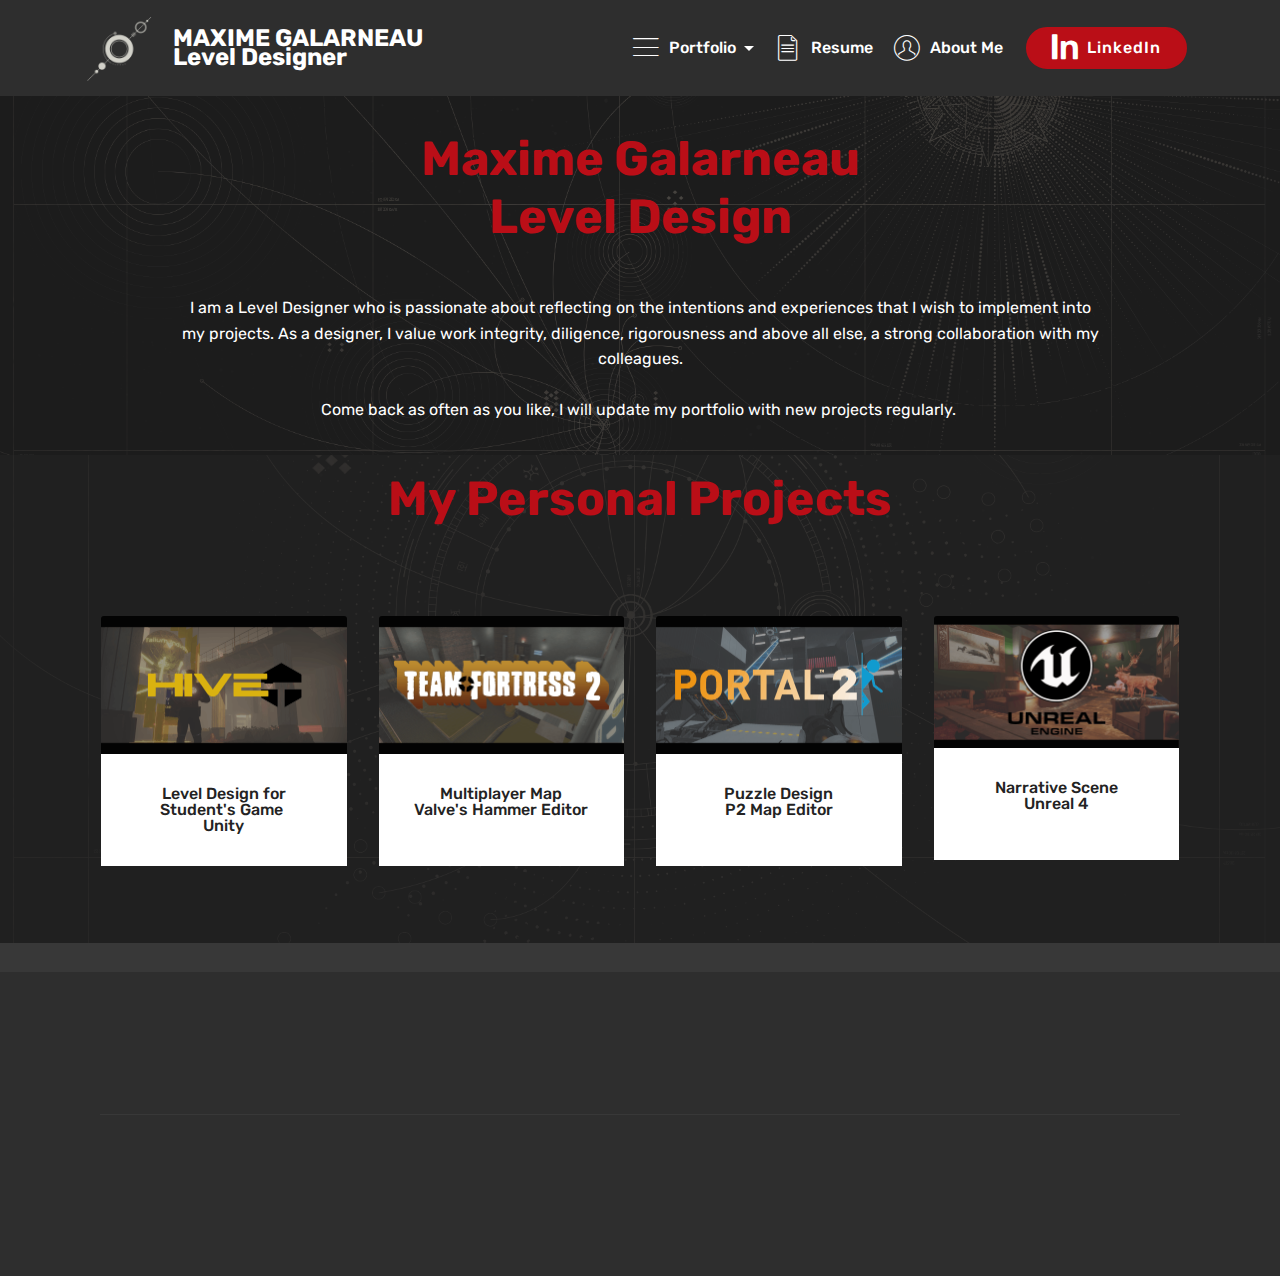
==== index.html @ 6947efd5 "create github pages" ====
<!DOCTYPE html>
<html  >
<head>
  <!-- Site made with Mobirise Website Builder v4.12.3, https://mobirise.com -->
  <meta charset="UTF-8">
  <meta http-equiv="X-UA-Compatible" content="IE=edge">
  <meta name="generator" content="Mobirise v4.12.3, mobirise.com">
  <meta name="viewport" content="width=device-width, initial-scale=1, minimum-scale=1">
  <link rel="shortcut icon" href="assets/images/logo-head2-176x176.png" type="image/x-icon">
  <meta name="description" content="">
  
  
  <title>Home</title>
  <link rel="stylesheet" href="assets/web/assets/mobirise-icons/mobirise-icons.css">
  <link rel="stylesheet" href="assets/bootstrap/css/bootstrap.min.css">
  <link rel="stylesheet" href="assets/bootstrap/css/bootstrap-grid.min.css">
  <link rel="stylesheet" href="assets/bootstrap/css/bootstrap-reboot.min.css">
  <link rel="stylesheet" href="assets/socicon/css/styles.css">
  <link rel="stylesheet" href="assets/animatecss/animate.min.css">
  <link rel="stylesheet" href="assets/tether/tether.min.css">
  <link rel="stylesheet" href="assets/dropdown/css/style.css">
  <link rel="stylesheet" href="assets/theme/css/style.css">
  <link rel="preload" as="style" href="assets/mobirise/css/mbr-additional.css"><link rel="stylesheet" href="assets/mobirise/css/mbr-additional.css" type="text/css">
  
  
  
</head>
<body>
  <section class="menu cid-s0eEVhp98l" once="menu" id="menu1-l">

    

    <nav class="navbar navbar-expand beta-menu navbar-dropdown align-items-center navbar-fixed-top navbar-toggleable-sm">
        <button class="navbar-toggler navbar-toggler-right" type="button" data-toggle="collapse" data-target="#navbarSupportedContent" aria-controls="navbarSupportedContent" aria-expanded="false" aria-label="Toggle navigation">
            <div class="hamburger">
                <span></span>
                <span></span>
                <span></span>
                <span></span>
            </div>
        </button>
        <div class="menu-logo">
            <div class="navbar-brand">
                <span class="navbar-logo">
                    <a href="https://mobirise.co">
                         <img src="assets/images/logo-head2-176x176.png" alt="Mobirise" title="" style="height: 5rem;">
                    </a>
                </span>
                <span class="navbar-caption-wrap"><a class="navbar-caption text-white display-5" href="index.html">
                        MAXIME GALARNEAU<br>Level Designer</a></span>
            </div>
        </div>
        <div class="collapse navbar-collapse" id="navbarSupportedContent">
            <ul class="navbar-nav nav-dropdown" data-app-modern-menu="true"><li class="nav-item dropdown">
                    <a class="nav-link link text-white dropdown-toggle display-4" href="https://mobirise.co" data-toggle="dropdown-submenu" aria-expanded="true"><span class="mbri-menu mbr-iconfont mbr-iconfont-btn" style="color: rgb(255, 255, 255);"></span>
                        Portfolio&nbsp;</a><div class="dropdown-menu"><a class="text-white dropdown-item display-4" href="page9.html">HIVE Level Design&nbsp;</a><a class="text-white dropdown-item display-4" href="page5.html" aria-expanded="false">Team Fortress 2 Multiplayer Map</a><a class="text-white dropdown-item display-4" href="page7.html" aria-expanded="false">Portal 2 Puzzle Design</a><a class="text-white dropdown-item display-4" href="page4.html" aria-expanded="false">Unreal Narrative Scene</a></div>
                </li><li class="nav-item"><a class="nav-link link text-white display-4" href="resume.html"><span class="mbri-file mbr-iconfont mbr-iconfont-btn" style="color: rgb(255, 255, 255);"></span>
                        Resume</a></li><li class="nav-item"><a class="nav-link link text-white display-4" href="contact.html"><span class="mbri-user mbr-iconfont mbr-iconfont-btn"></span>About Me</a></li></ul>
            <div class="navbar-buttons mbr-section-btn"><a class="btn btn-sm btn-secondary display-4" href="https://www.linkedin.com/in/maxime-galarneau-13884298/"><span class="socicon socicon-logmein mbr-iconfont mbr-iconfont-btn"></span>
                    LinkedIn</a></div>
        </div>
    </nav>
</section>

<section class="engine"><a href="https://mobirise.info/n">free simple web templates</a></section><section class="cid-qTkA127IK8" id="header2-1">

    

    <div class="mbr-overlay" style="opacity: 0.8; background-color: rgb(35, 35, 35);"></div>

    <div class="container align-center">
        <div class="row justify-content-md-center">
            <div class="mbr-white col-md-10">
                <h1 class="mbr-section-title mbr-bold pb-3 mbr-fonts-style display-2"><br><br>Maxime Galarneau<br>Level Design</h1>
                
                <p class="mbr-text pb-3 mbr-fonts-style display-7"><br>I am a Level Designer who is passionate about reflecting on the intentions and experiences that I wish to implement into my projects. As a designer, I value work integrity, diligence, rigorousness and above all else, a strong collaboration with my colleagues. <br><br>Come back as often as you like, I will update my portfolio with new projects regularly.&nbsp;</p>
                
            </div>
        </div>
    </div>
    
</section>

<section class="features18 popup-btn-cards cid-s1a75krDZ4 mbr-parallax-background" id="features18-2t">

    

    <div class="mbr-overlay" style="opacity: 0.9; background-color: rgb(35, 35, 35);">
    </div>
    <div class="container">
        <h2 class="mbr-section-title pb-3 align-center mbr-fonts-style display-2"><strong>My Personal Projects</strong></h2>
        
        <div class="media-container-row pt-5 ">
            <div class="card p-3 col-12 col-md-6 col-lg-3">
                <div class="card-wrapper ">
                    <div class="card-img">
                        <div class="mbr-overlay"></div>
                        <div class="mbr-section-btn text-center"><a href="page9.html" class="btn btn-secondary display-4">See Project</a></div>
                        <a href="page9.html"><img src="assets/images/hive-menu-492x277.png" alt="Mobirise" title=""></a>
                    </div>
                    <div class="card-box">
                        <h4 class="card-title mbr-fonts-style display-7">Level Design for Student's Game&nbsp;<br>Unity</h4>
                        
                    </div>
                </div>
            </div>
            <div class="card p-3 col-12 col-md-6 col-lg-3">
                <div class="card-wrapper">
                    <div class="card-img">
                        <div class="mbr-overlay"></div>
                        <div class="mbr-section-btn text-center"><a href="page5.html" class="btn btn-secondary display-4">See Project</a></div>
                        <a href="page5.html"><img src="assets/images/menu-tf2-492x277.png" alt="Mobirise" title=""></a>
                    </div>
                    <div class="card-box">
                        <h4 class="card-title mbr-fonts-style display-7">Multiplayer Map<br>Valve's Hammer Editor<br><br></h4>
                        
                    </div>
                </div>
            </div>

            <div class="card p-3 col-12 col-md-6 col-lg-3">
                <div class="card-wrapper">
                    <div class="card-img">
                        <div class="mbr-overlay"></div>
                        <div class="mbr-section-btn text-center"><a href="page7.html" class="btn btn-secondary display-4">See Project</a></div>
                        <img src="assets/images/menu-portal2logo-1-492x277.png" alt="Mobirise" title="">
                    </div>
                    <div class="card-box">
                        <h4 class="card-title mbr-fonts-style display-7">Puzzle Design<br>P2 Map Editor<br><br></h4>
                        
                    </div>
                </div>
            </div>

            <div class="card p-3 col-12 col-md-6 col-lg-3">
                <div class="card-wrapper">
                    <div class="card-img">
                        <div class="mbr-overlay"></div>
                        <div class="mbr-section-btn text-center"><a href="page4.html" class="btn btn-secondary display-4">See Project</a></div>
                        <img src="assets/images/menu-unreal4-492x266.png" alt="Mobirise" title="">
                    </div>
                    <div class="card-box">
                        <h4 class="card-title mbr-fonts-style display-7">Narrative Scene<br>Unreal 4<br><br></h4>
                        
                    </div>
                </div>
            </div>
        </div>
    </div>
</section>

<section class="cid-s1HcLQQeTi" id="footer1-4e">

    

    

    <div class="container">
        <div class="media-container-row content text-white">
            <div class="col-12 col-md-3">
                <div class="media-wrap">
                    <a href="https://mobirise.com/">
                        <img src="assets/images/logo-head2-192x192.png" alt="Mobirise" title="">
                    </a>
                </div>
            </div>
            <div class="col-12 col-md-3 mbr-fonts-style display-4">
                <h5 class="pb-3"><strong>Contact</strong></h5>
                <p class="mbr-text">Maxime Galarneau<br></p>
            </div>
            <div class="col-12 col-md-3 mbr-fonts-style display-7">
                <h5 class="pb-3"><strong>Email</strong></h5>
                <p class="mbr-text"><a href="page8.html">maxime.galarneau.ld@gmail.com</a></p>
            </div>
            <div class="col-12 col-md-3 mbr-fonts-style display-7">
                <h5 class="pb-3"></h5>
                <p class="mbr-text"></p>
            </div>
        </div>
        <div class="footer-lower">
            <div class="media-container-row">
                <div class="col-sm-12">
                    <hr>
                </div>
            </div>
            <div class="media-container-row mbr-white">
                <div class="col-sm-6 copyright">
                    <p class="mbr-text mbr-fonts-style display-7">&nbsp;</p><p>© Copyright 2020 Maxime Galarneau - All Rights Reserved&nbsp;&nbsp;&nbsp;&nbsp;&nbsp; &nbsp; Updated July 2020</p><p>&nbsp;</p>
                </div>
                <div class="col-md-6">
                    <div class="social-list align-right">
                        <div class="soc-item">
                            <a href="https://www.linkedin.com/in/maxime-galarneau-13884298/" target="_blank">
                                <span class="mbr-iconfont mbr-iconfont-social socicon-linkedin socicon"></span>
                            </a>
                        </div>
                        <div class="soc-item">
                            <a href="resume.html" target="_blank">
                                <span class="mbr-iconfont mbr-iconfont-social mbri-file"></span>
                            </a>
                        </div>
                        
                        
                        
                        
                    </div>
                </div>
            </div>
        </div>
    </div>
</section>


  <script src="assets/web/assets/jquery/jquery.min.js"></script>
  <script src="assets/popper/popper.min.js"></script>
  <script src="assets/bootstrap/js/bootstrap.min.js"></script>
  <script src="assets/smoothscroll/smooth-scroll.js"></script>
  <script src="assets/tether/tether.min.js"></script>
  <script src="assets/mbr-popup-btns/mbr-popup-btns.js"></script>
  <script src="assets/parallax/jarallax.min.js"></script>
  <script src="assets/dropdown/js/nav-dropdown.js"></script>
  <script src="assets/dropdown/js/navbar-dropdown.js"></script>
  <script src="assets/touchswipe/jquery.touch-swipe.min.js"></script>
  <script src="assets/viewportchecker/jquery.viewportchecker.js"></script>
  <script src="assets/theme/js/script.js"></script>
  
  
  <input name="animation" type="hidden">
  </body>
</html>
---- assets/web/assets/mobirise-icons/mobirise-icons.css ----
@font-face {
  font-family: 'MobiriseIcons';
  src:  url('mobirise-icons.eot?spat4u');
  src:  url('mobirise-icons.eot?spat4u#iefix') format('embedded-opentype'),
    url('mobirise-icons.ttf?spat4u') format('truetype'),
    url('mobirise-icons.woff?spat4u') format('woff'),
    url('mobirise-icons.svg?spat4u#MobiriseIcons') format('svg');
  font-weight: normal;
  font-style: normal;
  font-display: swap;
}

[class^="mbri-"], [class*=" mbri-"] {
  /* use !important to prevent issues with browser extensions that change fonts */
  font-family: MobiriseIcons !important;
  speak: none;
  font-style: normal;
  font-weight: normal;
  font-variant: normal;
  text-transform: none;
  line-height: 1;

  /* Better Font Rendering =========== */
  -webkit-font-smoothing: antialiased;
  -moz-osx-font-smoothing: grayscale;
}

.mbri-add-submenu:before {
  content: "\e900";
}
.mbri-alert:before {
  content: "\e901";
}
.mbri-align-center:before {
  content: "\e902";
}
.mbri-align-justify:before {
  content: "\e903";
}
.mbri-align-left:before {
  content: "\e904";
}
.mbri-align-right:before {
  content: "\e905";
}
.mbri-android:before {
  content: "\e906";
}
.mbri-apple:before {
  content: "\e907";
}
.mbri-arrow-down:before {
  content: "\e908";
}
.mbri-arrow-next:before {
  content: "\e909";
}
.mbri-arrow-prev:before {
  content: "\e90a";
}
.mbri-arrow-up:before {
  content: "\e90b";
}
.mbri-bold:before {
  content: "\e90c";
}
.mbri-bookmark:before {
  content: "\e90d";
}
.mbri-bootstrap:before {
  content: "\e90e";
}
.mbri-briefcase:before {
  content: "\e90f";
}
.mbri-browse:before {
  content: "\e910";
}
.mbri-bulleted-list:before {
  content: "\e911";
}
.mbri-calendar:before {
  content: "\e912";
}
.mbri-camera:before {
  content: "\e913";
}
.mbri-cart-add:before {
  content: "\e914";
}
.mbri-cart-full:before {
  content: "\e915";
}
.mbri-cash:before {
  content: "\e916";
}
.mbri-change-style:before {
  content: "\e917";
}
.mbri-chat:before {
  content: "\e918";
}
.mbri-clock:before {
  content: "\e919";
}
.mbri-close:before {
  content: "\e91a";
}
.mbri-cloud:before {
  content: "\e91b";
}
.mbri-code:before {
  content: "\e91c";
}
.mbri-contact-form:before {
  content: "\e91d";
}
.mbri-credit-card:before {
  content: "\e91e";
}
.mbri-cursor-click:before {
  content: "\e91f";
}
.mbri-cust-feedback:before {
  content: "\e920";
}
.mbri-database:before {
  content: "\e921";
}
.mbri-delivery:before {
  content: "\e922";
}
.mbri-desktop:before {
  content: "\e923";
}
.mbri-devices:before {
  content: "\e924";
}
.mbri-down:before {
  content: "\e925";
}
.mbri-download:before {
  content: "\e989";
}
.mbri-drag-n-drop:before {
  content: "\e927";
}
.mbri-drag-n-drop2:before {
  content: "\e928";
}
.mbri-edit:before {
  content: "\e929";
}
.mbri-edit2:before {
  content: "\e92a";
}
.mbri-error:before {
  content: "\e92b";
}
.mbri-extension:before {
  content: "\e92c";
}
.mbri-features:before {
  content: "\e92d";
}
.mbri-file:before {
  content: "\e92e";
}
.mbri-flag:before {
  content: "\e92f";
}
.mbri-folder:before {
  content: "\e930";
}
.mbri-gift:before {
  content: "\e931";
}
.mbri-github:before {
  content: "\e932";
}
.mbri-globe:before {
  content: "\e933";
}
.mbri-globe-2:before {
  content: "\e934";
}
.mbri-growing-chart:before {
  content: "\e935";
}
.mbri-hearth:before {
  content: "\e936";
}
.mbri-help:before {
  content: "\e937";
}
.mbri-home:before {
  content: "\e938";
}
.mbri-hot-cup:before {
  content: "\e939";
}
.mbri-idea:before {
  content: "\e93a";
}
.mbri-image-gallery:before {
  content: "\e93b";
}
.mbri-image-slider:before {
  content: "\e93c";
}
.mbri-info:before {
  content: "\e93d";
}
.mbri-italic:before {
  content: "\e93e";
}
.mbri-key:before {
  content: "\e93f";
}
.mbri-laptop:before {
  content: "\e940";
}
.mbri-layers:before {
  content: "\e941";
}
.mbri-left-right:before {
  content: "\e942";
}
.mbri-left:before {
  content: "\e943";
}
.mbri-letter:before {
  content: "\e944";
}
.mbri-like:before {
  content: "\e945";
}
.mbri-link:before {
  content: "\e946";
}
.mbri-lock:before {
  content: "\e947";
}
.mbri-login:before {
  content: "\e948";
}
.mbri-logout:before {
  content: "\e949";
}
.mbri-magic-stick:before {
  content: "\e94a";
}
.mbri-map-pin:before {
  content: "\e94b";
}
.mbri-menu:before {
  content: "\e94c";
}
.mbri-mobile:before {
  content: "\e94d";
}
.mbri-mobile2:before {
  content: "\e94e";
}
.mbri-mobirise:before {
  content: "\e94f";
}
.mbri-more-horizontal:before {
  content: "\e950";
}
.mbri-more-vertical:before {
  content: "\e951";
}
.mbri-music:before {
  content: "\e952";
}
.mbri-new-file:before {
  content: "\e953";
}
.mbri-numbered-list:before {
  content: "\e954";
}
.mbri-opened-folder:before {
  content: "\e955";
}
.mbri-pages:before {
  content: "\e956";
}
.mbri-paper-plane:before {
  content: "\e957";
}
.mbri-paperclip:before {
  content: "\e958";
}
.mbri-photo:before {
  content: "\e959";
}
.mbri-photos:before {
  content: "\e95a";
}
.mbri-pin:before {
  content: "\e95b";
}
.mbri-play:before {
  content: "\e95c";
}
.mbri-plus:before {
  content: "\e95d";
}
.mbri-preview:before {
  content: "\e95e";
}
.mbri-print:before {
  content: "\e95f";
}
.mbri-protect:before {
  content: "\e960";
}
.mbri-question:before {
  content: "\e961";
}
.mbri-quote-left:before {
  content: "\e962";
}
.mbri-quote-right:before {
  content: "\e963";
}
.mbri-refresh:before {
  content: "\e964";
}
.mbri-responsive:before {
  content: "\e965";
}
.mbri-right:before {
  content: "\e966";
}
.mbri-rocket:before {
  content: "\e967";
}
.mbri-sad-face:before {
  content: "\e968";
}
.mbri-sale:before {
  content: "\e969";
}
.mbri-save:before {
  content: "\e96a";
}
.mbri-search:before {
  content: "\e96b";
}
.mbri-setting:before {
  content: "\e96c";
}
.mbri-setting2:before {
  content: "\e96d";
}
.mbri-setting3:before {
  content: "\e96e";
}
.mbri-share:before {
  content: "\e96f";
}
.mbri-shopping-bag:before {
  content: "\e970";
}
.mbri-shopping-basket:before {
  content: "\e971";
}
.mbri-shopping-cart:before {
  content: "\e972";
}
.mbri-sites:before {
  content: "\e973";
}
.mbri-smile-face:before {
  content: "\e974";
}
.mbri-speed:before {
  content: "\e975";
}
.mbri-star:before {
  content: "\e976";
}
.mbri-success:before {
  content: "\e977";
}
.mbri-sun:before {
  content: "\e978";
}
.mbri-sun2:before {
  content: "\e979";
}
.mbri-tablet:before {
  content: "\e97a";
}
.mbri-tablet-vertical:before {
  content: "\e97b";
}
.mbri-target:before {
  content: "\e97c";
}
.mbri-timer:before {
  content: "\e97d";
}
.mbri-to-ftp:before {
  content: "\e97e";
}
.mbri-to-local-drive:before {
  content: "\e97f";
}
.mbri-touch-swipe:before {
  content: "\e980";
}
.mbri-touch:before {
  content: "\e981";
}
.mbri-trash:before {
  content: "\e982";
}
.mbri-underline:before {
  content: "\e983";
}
.mbri-unlink:before {
  content: "\e984";
}
.mbri-unlock:before {
  content: "\e985";
}
.mbri-up-down:before {
  content: "\e986";
}
.mbri-up:before {
  content: "\e987";
}
.mbri-update:before {
  content: "\e988";
}
.mbri-upload:before {
 content: "\e926"; 
}
.mbri-user:before {
  content: "\e98a";
}
.mbri-user2:before {
  content: "\e98b";
}
.mbri-users:before {
  content: "\e98c";
}
.mbri-video:before {
  content: "\e98d";
}
.mbri-video-play:before {
  content: "\e98e";
}
.mbri-watch:before {
  content: "\e98f";
}
.mbri-website-theme:before {
  content: "\e990";
}
.mbri-wifi:before {
  content: "\e991";
}
.mbri-windows:before {
  content: "\e992";
}
.mbri-zoom-out:before {
  content: "\e993";
}
.mbri-redo:before {
  content: "\e994";
}
.mbri-undo:before {
  content: "\e995";
}
---- assets/socicon/css/styles.css ----
@charset "UTF-8";

@font-face {
  font-family: 'Socicon';
  src:  url('../fonts/socicon.eot');
  src:  url('../fonts/socicon.eot?#iefix') format('embedded-opentype'),
    url('../fonts/socicon.woff2') format('woff2'),
    url('../fonts/socicon.ttf') format('truetype'),
    url('../fonts/socicon.woff') format('woff'),
    url('../fonts/socicon.svg#socicon') format('svg');
  font-weight: normal;
  font-style: normal;
}

[data-icon]:before {
  font-family: "socicon" !important;
  content: attr(data-icon);
  font-style: normal !important;
  font-weight: normal !important;
  font-variant: normal !important;
  text-transform: none !important;
  speak: none;
  line-height: 1;
  -webkit-font-smoothing: antialiased;
  -moz-osx-font-smoothing: grayscale;
}

[class^="socicon-"], [class*=" socicon-"] {
  /* use !important to prevent issues with browser extensions that change fonts */
  font-family: 'Socicon' !important;
  speak: none;
  font-style: normal;
  font-weight: normal;
  font-variant: normal;
  text-transform: none;
  line-height: 1;

  /* Better Font Rendering =========== */
  -webkit-font-smoothing: antialiased;
  -moz-osx-font-smoothing: grayscale;
}

.socicon-eitaa:before {
  content: "\e97c";
}
.socicon-soroush:before {
  content: "\e97d";
}
.socicon-bale:before {
  content: "\e97e";
}
.socicon-zazzle:before {
  content: "\e97b";
}
.socicon-society6:before {
  content: "\e97a";
}
.socicon-redbubble:before {
  content: "\e979";
}
.socicon-avvo:before {
  content: "\e978";
}
.socicon-stitcher:before {
  content: "\e977";
}
.socicon-googlehangouts:before {
  content: "\e974";
}
.socicon-dlive:before {
  content: "\e975";
}
.socicon-vsco:before {
  content: "\e976";
}
.socicon-flipboard:before {
  content: "\e973";
}
.socicon-ubuntu:before {
  content: "\e958";
}
.socicon-artstation:before {
  content: "\e959";
}
.socicon-invision:before {
  content: "\e95a";
}
.socicon-torial:before {
  content: "\e95b";
}
.socicon-collectorz:before {
  content: "\e95c";
}
.socicon-seenthis:before {
  content: "\e95d";
}
.socicon-googleplaymusic:before {
  content: "\e95e";
}
.socicon-debian:before {
  content: "\e95f";
}
.socicon-filmfreeway:before {
  content: "\e960";
}
.socicon-gnome:before {
  content: "\e961";
}
.socicon-itchio:before {
  content: "\e962";
}
.socicon-jamendo:before {
  content: "\e963";
}
.socicon-mix:before {
  content: "\e964";
}
.socicon-sharepoint:before {
  content: "\e965";
}
.socicon-tinder:before {
  content: "\e966";
}
.socicon-windguru:before {
  content: "\e967";
}
.socicon-cdbaby:before {
  content: "\e968";
}
.socicon-elementaryos:before {
  content: "\e969";
}
.socicon-stage32:before {
  content: "\e96a";
}
.socicon-tiktok:before {
  content: "\e96b";
}
.socicon-gitter:before {
  content: "\e96c";
}
.socicon-letterboxd:before {
  content: "\e96d";
}
.socicon-threema:before {
  content: "\e96e";
}
.socicon-splice:before {
  content: "\e96f";
}
.socicon-metapop:before {
  content: "\e970";
}
.socicon-naver:before {
  content: "\e971";
}
.socicon-remote:before {
  content: "\e972";
}
.socicon-internet:before {
  content: "\e957";
}
.socicon-moddb:before {
  content: "\e94b";
}
.socicon-indiedb:before {
  content: "\e94c";
}
.socicon-traxsource:before {
  content: "\e94d";
}
.socicon-gamefor:before {
  content: "\e94e";
}
.socicon-pixiv:before {
  content: "\e94f";
}
.socicon-myanimelist:before {
  content: "\e950";
}
.socicon-blackberry:before {
  content: "\e951";
}
.socicon-wickr:before {
  content: "\e952";
}
.socicon-spip:before {
  content: "\e953";
}
.socicon-napster:before {
  content: "\e954";
}
.socicon-beatport:before {
  content: "\e955";
}
.socicon-hackerone:before {
  content: "\e956";
}
.socicon-hackernews:before {
  content: "\e946";
}
.socicon-smashwords:before {
  content: "\e947";
}
.socicon-kobo:before {
  content: "\e948";
}
.socicon-bookbub:before {
  content: "\e949";
}
.socicon-mailru:before {
  content: "\e94a";
}
.socicon-gitlab:before {
  content: "\e945";
}
.socicon-instructables:before {
  content: "\e944";
}
.socicon-portfolio:before {
  content: "\e943";
}
.socicon-codered:before {
  content: "\e940";
}
.socicon-origin:before {
  content: "\e941";
}
.socicon-nextdoor:before {
  content: "\e942";
}
.socicon-udemy:before {
  content: "\e93f";
}
.socicon-livemaster:before {
  content: "\e93e";
}
.socicon-crunchbase:before {
  content: "\e93b";
}
.socicon-homefy:before {
  content: "\e93c";
}
.socicon-calendly:before {
  content: "\e93d";
}
.socicon-realtor:before {
  content: "\e90f";
}
.socicon-tidal:before {
  content: "\e910";
}
.socicon-qobuz:before {
  content: "\e911";
}
.socicon-natgeo:before {
  content: "\e912";
}
.socicon-mastodon:before {
  content: "\e913";
}
.socicon-unsplash:before {
  content: "\e914";
}
.socicon-homeadvisor:before {
  content: "\e915";
}
.socicon-angieslist:before {
  content: "\e916";
}
.socicon-codepen:before {
  content: "\e917";
}
.socicon-slack:before {
  content: "\e918";
}
.socicon-openaigym:before {
  content: "\e919";
}
.socicon-logmein:before {
  content: "\e91a";
}
.socicon-fiverr:before {
  content: "\e91b";
}
.socicon-gotomeeting:before {
  content: "\e91c";
}
.socicon-aliexpress:before {
  content: "\e91d";
}
.socicon-guru:before {
  content: "\e91e";
}
.socicon-appstore:before {
  content: "\e91f";
}
.socicon-homes:before {
  content: "\e920";
}
.socicon-zoom:before {
  content: "\e921";
}
.socicon-alibaba:before {
  content: "\e922";
}
.socicon-craigslist:before {
  content: "\e923";
}
.socicon-wix:before {
  content: "\e924";
}
.socicon-redfin:before {
  content: "\e925";
}
.socicon-googlecalendar:before {
  content: "\e926";
}
.socicon-shopify:before {
  content: "\e927";
}
.socicon-freelancer:before {
  content: "\e928";
}
.socicon-seedrs:before {
  content: "\e929";
}
.socicon-bing:before {
  content: "\e92a";
}
.socicon-doodle:before {
  content: "\e92b";
}
.socicon-bonanza:before {
  content: "\e92c";
}
.socicon-squarespace:before {
  content: "\e92d";
}
.socicon-toptal:before {
  content: "\e92e";
}
.socicon-gust:before {
  content: "\e92f";
}
.socicon-ask:before {
  content: "\e930";
}
.socicon-trulia:before {
  content: "\e931";
}
.socicon-loomly:before {
  content: "\e932";
}
.socicon-ghost:before {
  content: "\e933";
}
.socicon-upwork:before {
  content: "\e934";
}
.socicon-fundable:before {
  content: "\e935";
}
.socicon-booking:before {
  content: "\e936";
}
.socicon-googlemaps:before {
  content: "\e937";
}
.socicon-zillow:before {
  content: "\e938";
}
.socicon-niconico:before {
  content: "\e939";
}
.socicon-toneden:before {
  content: "\e93a";
}
.socicon-augment:before {
  content: "\e908";
}
.socicon-bitbucket:before {
  content: "\e909";
}
.socicon-fyuse:before {
  content: "\e90a";
}
.socicon-yt-gaming:before {
  content: "\e90b";
}
.socicon-sketchfab:before {
  content: "\e90c";
}
.socicon-mobcrush:before {
  content: "\e90d";
}
.socicon-microsoft:before {
  content: "\e90e";
}
.socicon-pandora:before {
  content: "\e907";
}
.socicon-messenger:before {
  content: "\e906";
}
.socicon-gamewisp:before {
  content: "\e905";
}
.socicon-bloglovin:before {
  content: "\e904";
}
.socicon-tunein:before {
  content: "\e903";
}
.socicon-gamejolt:before {
  content: "\e901";
}
.socicon-trello:before {
  content: "\e902";
}
.socicon-spreadshirt:before {
  content: "\e900";
}
.socicon-500px:before {
  content: "\e000";
}
.socicon-8tracks:before {
  content: "\e001";
}
.socicon-airbnb:before {
  content: "\e002";
}
.socicon-alliance:before {
  content: "\e003";
}
.socicon-amazon:before {
  content: "\e004";
}
.socicon-amplement:before {
  content: "\e005";
}
.socicon-android:before {
  content: "\e006";
}
.socicon-angellist:before {
  content: "\e007";
}
.socicon-apple:before {
  content: "\e008";
}
.socicon-appnet:before {
  content: "\e009";
}
.socicon-baidu:before {
  content: "\e00a";
}
.socicon-bandcamp:before {
  content: "\e00b";
}
.socicon-battlenet:before {
  content: "\e00c";
}
.socicon-mixer:before {
  content: "\e00d";
}
.socicon-bebee:before {
  content: "\e00e";
}
.socicon-bebo:before {
  content: "\e00f";
}
.socicon-behance:before {
  content: "\e010";
}
.socicon-blizzard:before {
  content: "\e011";
}
.socicon-blogger:before {
  content: "\e012";
}
.socicon-buffer:before {
  content: "\e013";
}
.socicon-chrome:before {
  content: "\e014";
}
.socicon-coderwall:before {
  content: "\e015";
}
.socicon-curse:before {
  content: "\e016";
}
.socicon-dailymotion:before {
  content: "\e017";
}
.socicon-deezer:before {
  content: "\e018";
}
.socicon-delicious:before {
  content: "\e019";
}
.socicon-deviantart:before {
  content: "\e01a";
}
.socicon-diablo:before {
  content: "\e01b";
}
.socicon-digg:before {
  content: "\e01c";
}
.socicon-discord:before {
  content: "\e01d";
}
.socicon-disqus:before {
  content: "\e01e";
}
.socicon-douban:before {
  content: "\e01f";
}
.socicon-draugiem:before {
  content: "\e020";
}
.socicon-dribbble:before {
  content: "\e021";
}
.socicon-drupal:before {
  content: "\e022";
}
.socicon-ebay:before {
  content: "\e023";
}
.socicon-ello:before {
  content: "\e024";
}
.socicon-endomodo:before {
  content: "\e025";
}
.socicon-envato:before {
  content: "\e026";
}
.socicon-etsy:before {
  content: "\e027";
}
.socicon-facebook:before {
  content: "\e028";
}
.socicon-feedburner:before {
  content: "\e029";
}
.socicon-filmweb:before {
  content: "\e02a";
}
.socicon-firefox:before {
  content: "\e02b";
}
.socicon-flattr:before {
  content: "\e02c";
}
.socicon-flickr:before {
  content: "\e02d";
}
.socicon-formulr:before {
  content: "\e02e";
}
.socicon-forrst:before {
  content: "\e02f";
}
.socicon-foursquare:before {
  content: "\e030";
}
.socicon-friendfeed:before {
  content: "\e031";
}
.socicon-github:before {
  content: "\e032";
}
.socicon-goodreads:before {
  content: "\e033";
}
.socicon-google:before {
  content: "\e034";
}
.socicon-googlescholar:before {
  content: "\e035";
}
.socicon-googlegroups:before {
  content: "\e036";
}
.socicon-googlephotos:before {
  content: "\e037";
}
.socicon-googleplus:before {
  content: "\e038";
}
.socicon-grooveshark:before {
  content: "\e039";
}
.socicon-hackerrank:before {
  content: "\e03a";
}
.socicon-hearthstone:before {
  content: "\e03b";
}
.socicon-hellocoton:before {
  content: "\e03c";
}
.socicon-heroes:before {
  content: "\e03d";
}
.socicon-smashcast:before {
  content: "\e03e";
}
.socicon-horde:before {
  content: "\e03f";
}
.socicon-houzz:before {
  content: "\e040";
}
.socicon-icq:before {
  content: "\e041";
}
.socicon-identica:before {
  content: "\e042";
}
.socicon-imdb:before {
  content: "\e043";
}
.socicon-instagram:before {
  content: "\e044";
}
.socicon-issuu:before {
  content: "\e045";
}
.socicon-istock:before {
  content: "\e046";
}
.socicon-itunes:before {
  content: "\e047";
}
.socicon-keybase:before {
  content: "\e048";
}
.socicon-lanyrd:before {
  content: "\e049";
}
.socicon-lastfm:before {
  content: "\e04a";
}
.socicon-line:before {
  content: "\e04b";
}
.socicon-linkedin:before {
  content: "\e04c";
}
.socicon-livejournal:before {
  content: "\e04d";
}
.socicon-lyft:before {
  content: "\e04e";
}
.socicon-macos:before {
  content: "\e04f";
}
.socicon-mail:before {
  content: "\e050";
}
.socicon-medium:before {
  content: "\e051";
}
.socicon-meetup:before {
  content: "\e052";
}
.socicon-mixcloud:before {
  content: "\e053";
}
.socicon-modelmayhem:before {
  content: "\e054";
}
.socicon-mumble:before {
  content: "\e055";
}
.socicon-myspace:before {
  content: "\e056";
}
.socicon-newsvine:before {
  content: "\e057";
}
.socicon-nintendo:before {
  content: "\e058";
}
.socicon-npm:before {
  content: "\e059";
}
.socicon-odnoklassniki:before {
  content: "\e05a";
}
.socicon-openid:before {
  content: "\e05b";
}
.socicon-opera:before {
  content: "\e05c";
}
.socicon-outlook:before {
  content: "\e05d";
}
.socicon-overwatch:before {
  content: "\e05e";
}
.socicon-patreon:before {
  content: "\e05f";
}
.socicon-paypal:before {
  content: "\e060";
}
.socicon-periscope:before {
  content: "\e061";
}
.socicon-persona:before {
  content: "\e062";
}
.socicon-pinterest:before {
  content: "\e063";
}
.socicon-play:before {
  content: "\e064";
}
.socicon-player:before {
  content: "\e065";
}
.socicon-playstation:before {
  content: "\e066";
}
.socicon-pocket:before {
  content: "\e067";
}
.socicon-qq:before {
  content: "\e068";
}
.socicon-quora:before {
  content: "\e069";
}
.socicon-raidcall:before {
  content: "\e06a";
}
.socicon-ravelry:before {
  content: "\e06b";
}
.socicon-reddit:before {
  content: "\e06c";
}
.socicon-renren:before {
  content: "\e06d";
}
.socicon-researchgate:before {
  content: "\e06e";
}
.socicon-residentadvisor:before {
  content: "\e06f";
}
.socicon-reverbnation:before {
  content: "\e070";
}
.socicon-rss:before {
  content: "\e071";
}
.socicon-sharethis:before {
  content: "\e072";
}
.socicon-skype:before {
  content: "\e073";
}
.socicon-slideshare:before {
  content: "\e074";
}
.socicon-smugmug:before {
  content: "\e075";
}
.socicon-snapchat:before {
  content: "\e076";
}
.socicon-songkick:before {
  content: "\e077";
}
.socicon-soundcloud:before {
  content: "\e078";
}
.socicon-spotify:before {
  content: "\e079";
}
.socicon-stackexchange:before {
  content: "\e07a";
}
.socicon-stackoverflow:before {
  content: "\e07b";
}
.socicon-starcraft:before {
  content: "\e07c";
}
.socicon-stayfriends:before {
  content: "\e07d";
}
.socicon-steam:before {
  content: "\e07e";
}
.socicon-storehouse:before {
  content: "\e07f";
}
.socicon-strava:before {
  content: "\e080";
}
.socicon-streamjar:before {
  content: "\e081";
}
.socicon-stumbleupon:before {
  content: "\e082";
}
.socicon-swarm:before {
  content: "\e083";
}
.socicon-teamspeak:before {
  content: "\e084";
}
.socicon-teamviewer:before {
  content: "\e085";
}
.socicon-technorati:before {
  content: "\e086";
}
.socicon-telegram:before {
  content: "\e087";
}
.socicon-tripadvisor:before {
  content: "\e088";
}
.socicon-tripit:before {
  content: "\e089";
}
.socicon-triplej:before {
  content: "\e08a";
}
.socicon-tumblr:before {
  content: "\e08b";
}
.socicon-twitch:before {
  content: "\e08c";
}
.socicon-twitter:before {
  content: "\e08d";
}
.socicon-uber:before {
  content: "\e08e";
}
.socicon-ventrilo:before {
  content: "\e08f";
}
.socicon-viadeo:before {
  content: "\e090";
}
.socicon-viber:before {
  content: "\e091";
}
.socicon-viewbug:before {
  content: "\e092";
}
.socicon-vimeo:before {
  content: "\e093";
}
.socicon-vine:before {
  content: "\e094";
}
.socicon-vkontakte:before {
  content: "\e095";
}
.socicon-warcraft:before {
  content: "\e096";
}
.socicon-wechat:before {
  content: "\e097";
}
.socicon-weibo:before {
  content: "\e098";
}
.socicon-whatsapp:before {
  content: "\e099";
}
.socicon-wikipedia:before {
  content: "\e09a";
}
.socicon-windows:before {
  content: "\e09b";
}
.socicon-wordpress:before {
  content: "\e09c";
}
.socicon-wykop:before {
  content: "\e09d";
}
.socicon-xbox:before {
  content: "\e09e";
}
.socicon-xing:before {
  content: "\e09f";
}
.socicon-yahoo:before {
  content: "\e0a0";
}
.socicon-yammer:before {
  content: "\e0a1";
}
.socicon-yandex:before {
  content: "\e0a2";
}
.socicon-yelp:before {
  content: "\e0a3";
}
.socicon-younow:before {
  content: "\e0a4";
}
.socicon-youtube:before {
  content: "\e0a5";
}
.socicon-zapier:before {
  content: "\e0a6";
}
.socicon-zerply:before {
  content: "\e0a7";
}
.socicon-zomato:before {
  content: "\e0a8";
}
.socicon-zynga:before {
  content: "\e0a9";
}
---- assets/dropdown/css/style.css ----
.navbar-dropdown {
  left: 0;
  padding: 0;
  position: absolute;
  right: 0;
  top: 0;
  transition: all 0.45s ease;
  z-index: 1030;
  background: #282828; }
  .navbar-dropdown .navbar-logo {
    margin-right: 0.8rem;
    transition: margin 0.3s ease-in-out;
    vertical-align: middle; }
    .navbar-dropdown .navbar-logo img {
      height: 3.125rem;
      transition: all 0.3s ease-in-out; }
    .navbar-dropdown .navbar-logo.mbr-iconfont {
      font-size: 3.125rem;
      line-height: 3.125rem; }
  .navbar-dropdown .navbar-caption {
    font-weight: 700;
    white-space: normal;
    vertical-align: -4px;
    line-height: 3.125rem !important; }
    .navbar-dropdown .navbar-caption, .navbar-dropdown .navbar-caption:hover {
      color: inherit;
      text-decoration: none; }
  .navbar-dropdown .mbr-iconfont + .navbar-caption {
    vertical-align: -1px; }
  .navbar-dropdown.navbar-fixed-top {
    position: fixed; }
  .navbar-dropdown .navbar-brand span {
    vertical-align: -4px; }
  .navbar-dropdown.bg-color.transparent {
    background: none; }
  .navbar-dropdown.navbar-short .navbar-brand {
    padding: 0.625rem 0; }
    .navbar-dropdown.navbar-short .navbar-brand span {
      vertical-align: -1px; }
  .navbar-dropdown.navbar-short .navbar-caption {
    line-height: 2.375rem !important;
    vertical-align: -2px; }
  .navbar-dropdown.navbar-short .navbar-logo {
    margin-right: 0.5rem; }
    .navbar-dropdown.navbar-short .navbar-logo img {
      height: 2.375rem; }
    .navbar-dropdown.navbar-short .navbar-logo.mbr-iconfont {
      font-size: 2.375rem;
      line-height: 2.375rem; }
  .navbar-dropdown.navbar-short .mbr-table-cell {
    height: 3.625rem; }
  .navbar-dropdown .navbar-close {
    left: 0.6875rem;
    position: fixed;
    top: 0.75rem;
    z-index: 1000; }
  .navbar-dropdown .hamburger-icon {
    content: "";
    display: inline-block;
    vertical-align: middle;
    width: 16px;
    -webkit-box-shadow: 0 -6px 0 1px #282828,0 0 0 1px #282828,0 6px 0 1px #282828;
    -moz-box-shadow: 0 -6px 0 1px #282828,0 0 0 1px #282828,0 6px 0 1px #282828;
    box-shadow: 0 -6px 0 1px #282828,0 0 0 1px #282828,0 6px 0 1px #282828; }

.dropdown-menu .dropdown-toggle[data-toggle="dropdown-submenu"]::after {
  border-bottom: 0.35em solid transparent;
  border-left: 0.35em solid;
  border-right: 0;
  border-top: 0.35em solid transparent;
  margin-left: 0.3rem; }

.dropdown-menu .dropdown-item:focus {
  outline: 0; }

.nav-dropdown {
  font-size: 0.75rem;
  font-weight: 500;
  height: auto !important; }
  .nav-dropdown .nav-btn {
    padding-left: 1rem; }
  .nav-dropdown .link {
    margin: .667em 1.667em;
    font-weight: 500;
    padding: 0;
    transition: color .2s ease-in-out; }
    .nav-dropdown .link.dropdown-toggle {
      margin-right: 2.583em; }
      .nav-dropdown .link.dropdown-toggle::after {
        margin-left: .25rem;
        border-top: 0.35em solid;
        border-right: 0.35em solid transparent;
        border-left: 0.35em solid transparent;
        border-bottom: 0; }
      .nav-dropdown .link.dropdown-toggle[aria-expanded="true"] {
        margin: 0;
        padding: 0.667em 3.263em  0.667em 1.667em; }
  .nav-dropdown .link::after,
  .nav-dropdown .dropdown-item::after {
    color: inherit; }
  .nav-dropdown .btn {
    font-size: 0.75rem;
    font-weight: 700;
    letter-spacing: 0;
    margin-bottom: 0;
    padding-left: 1.25rem;
    padding-right: 1.25rem; }
  .nav-dropdown .dropdown-menu {
    border-radius: 0;
    border: 0;
    left: 0;
    margin: 0;
    padding-bottom: 1.25rem;
    padding-top: 1.25rem;
    position: relative; }
  .nav-dropdown .dropdown-submenu {
    margin-left: 0.125rem;
    top: 0; }
  .nav-dropdown .dropdown-item {
    font-weight: 500;
    line-height: 2;
    padding: 0.3846em 4.615em 0.3846em 1.5385em;
    position: relative;
    transition: color .2s ease-in-out, background-color .2s ease-in-out; }
    .nav-dropdown .dropdown-item::after {
      margin-top: -0.3077em;
      position: absolute;
      right: 1.1538em;
      top: 50%; }
    .nav-dropdown .dropdown-item:focus, .nav-dropdown .dropdown-item:hover {
      background: none; }

@media (max-width: 767px) {
  .nav-dropdown.navbar-toggleable-sm {
    bottom: 0;
    display: none;
    left: 0;
    overflow-x: hidden;
    position: fixed;
    top: 0;
    transform: translateX(-100%);
    -ms-transform: translateX(-100%);
    -webkit-transform: translateX(-100%);
    width: 18.75rem;
    z-index: 999; } }
.nav-dropdown.navbar-toggleable-xl {
  bottom: 0;
  display: none;
  left: 0;
  overflow-x: hidden;
  position: fixed;
  top: 0;
  transform: translateX(-100%);
  -ms-transform: translateX(-100%);
  -webkit-transform: translateX(-100%);
  width: 18.75rem;
  z-index: 999; }

.nav-dropdown-sm {
  display: block !important;
  overflow-x: hidden;
  overflow: auto;
  padding-top: 3.875rem; }
  .nav-dropdown-sm::after {
    content: "";
    display: block;
    height: 3rem;
    width: 100%; }
  .nav-dropdown-sm.collapse.in ~ .navbar-close {
    display: block !important; }
  .nav-dropdown-sm.collapsing, .nav-dropdown-sm.collapse.in {
    transform: translateX(0);
    -ms-transform: translateX(0);
    -webkit-transform: translateX(0);
    transition: all 0.25s ease-out;
    -webkit-transition: all 0.25s ease-out;
    background: #282828; }
  .nav-dropdown-sm.collapsing[aria-expanded="false"] {
    transform: translateX(-100%);
    -ms-transform: translateX(-100%);
    -webkit-transform: translateX(-100%); }
  .nav-dropdown-sm .nav-item {
    display: block;
    margin-left: 0 !important;
    padding-left: 0; }
  .nav-dropdown-sm .link,
  .nav-dropdown-sm .dropdown-item {
    border-top: 1px dotted rgba(255, 255, 255, 0.1);
    font-size: 0.8125rem;
    line-height: 1.6;
    margin: 0 !important;
    padding: 0.875rem 2.4rem 0.875rem 1.5625rem !important;
    position: relative;
    white-space: normal; }
    .nav-dropdown-sm .link:focus, .nav-dropdown-sm .link:hover,
    .nav-dropdown-sm .dropdown-item:focus,
    .nav-dropdown-sm .dropdown-item:hover {
      background: rgba(0, 0, 0, 0.2) !important;
      color: #c0a375; }
  .nav-dropdown-sm .nav-btn {
    position: relative;
    padding: 1.5625rem 1.5625rem 0 1.5625rem; }
    .nav-dropdown-sm .nav-btn::before {
      border-top: 1px dotted rgba(255, 255, 255, 0.1);
      content: "";
      left: 0;
      position: absolute;
      top: 0;
      width: 100%; }
    .nav-dropdown-sm .nav-btn + .nav-btn {
      padding-top: 0.625rem; }
      .nav-dropdown-sm .nav-btn + .nav-btn::before {
        display: none; }
  .nav-dropdown-sm .btn {
    padding: 0.625rem 0; }
  .nav-dropdown-sm .dropdown-toggle[data-toggle="dropdown-submenu"]::after {
    margin-left: .25rem;
    border-top: 0.35em solid;
    border-right: 0.35em solid transparent;
    border-left: 0.35em solid transparent;
    border-bottom: 0; }
  .nav-dropdown-sm .dropdown-toggle[data-toggle="dropdown-submenu"][aria-expanded="true"]::after {
    border-top: 0;
    border-right: 0.35em solid transparent;
    border-left: 0.35em solid transparent;
    border-bottom: 0.35em solid; }
  .nav-dropdown-sm .dropdown-menu {
    margin: 0;
    padding: 0;
    position: relative;
    top: 0;
    left: 0;
    width: 100%;
    border: 0;
    float: none;
    border-radius: 0;
    background: none; }
  .nav-dropdown-sm .dropdown-submenu {
    left: 100%;
    margin-left: 0.125rem;
    margin-top: -1.25rem;
    top: 0; }

.navbar-toggleable-sm .nav-dropdown .dropdown-menu {
  position: absolute; }

.navbar-toggleable-sm .nav-dropdown .dropdown-submenu {
  left: 100%;
  margin-left: 0.125rem;
  margin-top: -1.25rem;
  top: 0; }

.navbar-toggleable-sm.opened .nav-dropdown .dropdown-menu {
  position: relative; }

.navbar-toggleable-sm.opened .nav-dropdown .dropdown-submenu {
  left: 0;
  margin-left: 00rem;
  margin-top: 0rem;
  top: 0; }

.is-builder .nav-dropdown.collapsing {
  transition: none !important; }

/*# sourceMappingURL=style.css.map */
---- assets/theme/css/style.css ----
@charset "UTF-8";
/*!
 * Mobirise v4 theme (https://mobirise.com/)
 * Copyright 2017 Mobirise
 */
section {
  background-color: #eeeeee;
}

body {
  font-style: normal;
  line-height: 1.5;
}

section,
.container,
.container-fluid {
  position: relative;
  word-wrap: break-word;
}

a.mbr-iconfont:hover {
  text-decoration: none;
}

.article .lead p,
.article .lead ul,
.article .lead ol,
.article .lead pre,
.article .lead blockquote {
  margin-bottom: 0;
}

ul,
ol,
pre,
blockquote {
  margin-bottom: 2.3125rem;
}

pre {
  background: #f4f4f4;
  padding: 10px 24px;
  white-space: pre-wrap;
}

.inactive {
  -webkit-user-select: none;
  -moz-user-select: none;
  -ms-user-select: none;
  user-select: none;
  pointer-events: none;
  -webkit-user-drag: none;
  user-drag: none;
}

.mbr-section__comments .row {
  justify-content: center;
  -webkit-justify-content: center;
}

a {
  font-style: normal;
  font-weight: 400;
  cursor: pointer;
}
a, a:hover {
  text-decoration: none;
}

figure {
  margin-bottom: 0;
}

body {
  color: #232323;
}

h1,
h2,
h3,
h4,
h5,
h6,
.h1,
.h2,
.h3,
.h4,
.h5,
.h6,
.display-1,
.display-2,
.display-3,
.display-4 {
  line-height: 1;
  word-break: break-word;
  word-wrap: break-word;
}

.mbr-section-title {
  font-style: normal;
  line-height: 1.2;
}

.mbr-section-subtitle {
  line-height: 1.3;
}

.mbr-text {
  font-style: normal;
  line-height: 1.6;
}

b,
strong {
  font-weight: bold;
}

blockquote {
  padding: 10px 0 10px 20px;
  position: relative;
  border-left: 2px solid;
  border-color: #ff3366;
}

input:-webkit-autofill, input:-webkit-autofill:hover, input:-webkit-autofill:focus, input:-webkit-autofill:active {
  transition-delay: 9999s;
  transition-property: background-color, color;
}

textarea[type=hidden] {
  display: none;
}

body {
  position: relative;
}

section {
  background-position: 50% 50%;
  background-repeat: no-repeat;
  background-size: cover;
}
section .mbr-background-video,
section .mbr-background-video-preview {
  position: absolute;
  bottom: 0;
  left: 0;
  right: 0;
  top: 0;
}

.hidden {
  visibility: hidden;
}

.mbr-z-index20 {
  z-index: 20;
}

/*! Base colors */
.mbr-white {
  color: #ffffff;
}

.mbr-black {
  color: #000000;
}

.mbr-bg-white {
  background-color: #ffffff;
}

.mbr-bg-black {
  background-color: #000000;
}

/*! Text-aligns */
.align-left {
  text-align: left;
}

.align-center {
  text-align: center;
}

.align-right {
  text-align: right;
}

@media (max-width: 767px) {
  .align-left,
.align-center,
.align-right,
.mbr-section-btn,
.mbr-section-title {
    text-align: center;
  }
}
/*! Font-weight  */
.mbr-light {
  font-weight: 300;
}

.mbr-regular {
  font-weight: 400;
}

.mbr-semibold {
  font-weight: 500;
}

.mbr-bold {
  font-weight: 700;
}

/*! Media  */
.media-size-item {
  -webkit-flex: 1 1 auto;
  -moz-flex: 1 1 auto;
  -ms-flex: 1 1 auto;
  -o-flex: 1 1 auto;
  flex: 1 1 auto;
}

.media-content {
  -webkit-flex-basis: 100%;
  flex-basis: 100%;
}

.media-container-row {
  display: -ms-flexbox;
  display: -webkit-flex;
  display: flex;
  -webkit-flex-direction: row;
  -ms-flex-direction: row;
  flex-direction: row;
  -webkit-flex-wrap: wrap;
  -ms-flex-wrap: wrap;
  flex-wrap: wrap;
  -webkit-justify-content: center;
  -ms-flex-pack: center;
  justify-content: center;
  -webkit-align-content: center;
  -ms-flex-line-pack: center;
  align-content: center;
  -webkit-align-items: start;
  -ms-flex-align: start;
  align-items: start;
}
.media-container-row .media-size-item {
  width: 400px;
}

.media-container-column {
  display: -ms-flexbox;
  display: -webkit-flex;
  display: flex;
  -webkit-flex-direction: column;
  -ms-flex-direction: column;
  flex-direction: column;
  -webkit-flex-wrap: wrap;
  -ms-flex-wrap: wrap;
  flex-wrap: wrap;
  -webkit-justify-content: center;
  -ms-flex-pack: center;
  justify-content: center;
  -webkit-align-content: center;
  -ms-flex-line-pack: center;
  align-content: center;
  -webkit-align-items: stretch;
  -ms-flex-align: stretch;
  align-items: stretch;
}
.media-container-column > * {
  width: 100%;
}

@media (min-width: 992px) {
  .media-container-row {
    -webkit-flex-wrap: nowrap;
    -ms-flex-wrap: nowrap;
    flex-wrap: nowrap;
  }
}
figure {
  overflow: hidden;
}

figure[mbr-media-size] {
  transition: width 0.1s;
}

.mbr-figure img,
.mbr-figure iframe {
  display: block;
  width: 100%;
}

.card {
  background-color: transparent;
  border: none;
}

.card-box {
  width: 100%;
}

.card-img {
  text-align: center;
  flex-shrink: 0;
  -webkit-flex-shrink: 0;
}

.media {
  max-width: 100%;
  margin: 0 auto;
}

.mbr-figure {
  -ms-flex-item-align: center;
  -ms-grid-row-align: center;
  -webkit-align-self: center;
  align-self: center;
}

.media-container > div {
  max-width: 100%;
}

.mbr-figure img,
.card-img img {
  width: 100%;
}

@media (max-width: 991px) {
  .media-size-item {
    width: auto !important;
  }

  .media {
    width: auto;
  }

  .mbr-figure {
    width: 100% !important;
  }
}
/*! Buttons */
.btn {
  font-weight: 500;
  border-width: 2px;
  font-style: normal;
  letter-spacing: 1px;
  margin: 0.4rem 0.8rem;
  white-space: normal;
  -webkit-transition: all 0.3s ease-in-out;
  -moz-transition: all 0.3s ease-in-out;
  transition: all 0.3s ease-in-out;
  display: inline-flex;
  align-items: center;
  justify-content: center;
  word-break: break-word;
  -webkit-align-items: center;
  -webkit-justify-content: center;
  display: -webkit-inline-flex;
}

.btn-sm {
  font-weight: 500;
  letter-spacing: 1px;
  -webkit-transition: all 0.3s ease-in-out;
  -moz-transition: all 0.3s ease-in-out;
  transition: all 0.3s ease-in-out;
}

.btn-md {
  font-weight: 500;
  letter-spacing: 1px;
  margin: 0.4rem 0.8rem !important;
  -webkit-transition: all 0.3s ease-in-out;
  -moz-transition: all 0.3s ease-in-out;
  transition: all 0.3s ease-in-out;
}

.btn-lg {
  font-weight: 500;
  letter-spacing: 1px;
  margin: 0.4rem 0.8rem !important;
  -webkit-transition: all 0.3s ease-in-out;
  -moz-transition: all 0.3s ease-in-out;
  transition: all 0.3s ease-in-out;
}

.mbr-section-btn {
  margin-left: -0.25rem;
  margin-right: -0.25rem;
  font-size: 0;
}

nav .mbr-section-btn {
  margin-left: 0rem;
  margin-right: 0rem;
}

.btn-form {
  border-radius: 0;
}
.btn-form:hover {
  cursor: pointer;
}

/*! Btn icon margin */
.btn .mbr-iconfont,
.btn.btn-sm .mbr-iconfont {
  cursor: pointer;
  margin-right: 0.5rem;
}

.btn.btn-md .mbr-iconfont,
.btn.btn-md .mbr-iconfont {
  margin-right: 0.8rem;
}

.mbr-regular {
  font-weight: 400;
}

.mbr-semibold {
  font-weight: 500;
}

.mbr-bold {
  font-weight: 700;
}

[type=submit] {
  -webkit-appearance: none;
}

/*! Full-screen */
.mbr-fullscreen .mbr-overlay {
  min-height: 100vh;
}

.mbr-fullscreen {
  display: flex;
  display: -webkit-flex;
  display: -moz-flex;
  display: -ms-flex;
  display: -o-flex;
  align-items: center;
  -webkit-align-items: center;
  min-height: 100vh;
  padding-top: 3rem;
  padding-bottom: 3rem;
}

/*! Map */
.map {
  height: 25rem;
  position: relative;
}
.map iframe {
  width: 100%;
  height: 100%;
}

.mbr-overlay {
  background-color: #000;
  bottom: 0;
  left: 0;
  opacity: 0.5;
  position: absolute;
  right: 0;
  top: 0;
  z-index: 0;
  pointer-events: none;
}

/* Form */
blockquote {
  font-style: italic;
  padding: 10px 0 10px 20px;
  font-size: 1.09rem;
  position: relative;
  border-width: 3px;
}

.form-control {
  background-color: #f5f5f5;
  box-shadow: none;
  color: #565656;
  line-height: 1.43;
  min-height: 3.5em;
  padding: 1.07em 0.5em;
}
.form-control, .form-control:focus {
  border: 1px solid #e8e8e8;
}
.form-active .form-control:invalid {
  border-color: red;
}

.form-control-label {
  position: relative;
  cursor: pointer;
  margin-bottom: 0.357em;
  padding: 0;
}

.alert {
  color: #ffffff;
  border-radius: 0;
  border: 0;
  font-size: 0.875rem;
  line-height: 1.5;
  margin-bottom: 1.875rem;
  padding: 1.25rem;
  position: relative;
}
.alert.alert-form::after {
  background-color: inherit;
  bottom: -7px;
  content: "";
  display: block;
  height: 14px;
  left: 50%;
  margin-left: -7px;
  position: absolute;
  transform: rotate(45deg);
  width: 14px;
  -webkit-transform: rotate(45deg);
}

.form-asterisk {
  font-family: initial;
  position: absolute;
  top: -2px;
  font-weight: normal;
}

/*! Scroll to top arrow */
#scrollToTop a i:before {
  content: "";
  position: absolute;
  height: 40%;
  top: 25%;
  background: #fff;
  width: 2px;
  left: calc(50% - 1px);
}
#scrollToTop a i:after {
  content: "";
  position: absolute;
  display: block;
  border-top: 2px solid #fff;
  border-right: 2px solid #fff;
  width: 40%;
  height: 40%;
  left: 30%;
  bottom: 30%;
  transform: rotate(135deg);
  -webkit-transform: rotate(135deg);
}

.mbr-arrow-up {
  bottom: 25px;
  right: 90px;
  position: fixed;
  text-align: right;
  z-index: 5000;
  color: #ffffff;
  font-size: 32px;
  transform: rotate(180deg);
  -webkit-transform: rotate(180deg);
}

.mbr-arrow-up a {
  background: rgba(0, 0, 0, 0.2);
  border-radius: 3px;
  color: #fff;
  display: inline-block;
  height: 60px;
  width: 60px;
  outline-style: none !important;
  position: relative;
  text-decoration: none;
  transition: all 0.3s ease-in-out;
  cursor: pointer;
  text-align: center;
}
.mbr-arrow-up a:hover {
  background-color: rgba(0, 0, 0, 0.4);
}
.mbr-arrow-up a i {
  line-height: 60px;
}

.mbr-arrow-up-icon {
  display: block;
  color: #fff;
}

.mbr-arrow-up-icon::before {
  content: "›";
  display: inline-block;
  font-family: serif;
  font-size: 32px;
  line-height: 1;
  font-style: normal;
  position: relative;
  top: 6px;
  left: -4px;
  -webkit-transform: rotate(-90deg);
  transform: rotate(-90deg);
}

/*! Arrow Down */
.mbr-arrow {
  position: absolute;
  bottom: 45px;
  left: 50%;
  width: 60px;
  height: 60px;
  cursor: pointer;
  background-color: rgba(80, 80, 80, 0.5);
  border-radius: 50%;
  -webkit-transform: translateX(-50%);
  transform: translateX(-50%);
}
.mbr-arrow > a {
  display: inline-block;
  text-decoration: none;
  outline-style: none;
  -webkit-animation: arrowdown 1.7s ease-in-out infinite;
  animation: arrowdown 1.7s ease-in-out infinite;
}
.mbr-arrow > a > i {
  position: absolute;
  top: -2px;
  left: 15px;
  font-size: 2rem;
}

@keyframes arrowdown {
  0% {
    transform: translateY(0px);
    -webkit-transform: translateY(0px);
  }
  50% {
    transform: translateY(-5px);
    -webkit-transform: translateY(-5px);
  }
  100% {
    transform: translateY(0px);
    -webkit-transform: translateY(0px);
  }
}
@-webkit-keyframes arrowdown {
  0% {
    transform: translateY(0px);
    -webkit-transform: translateY(0px);
  }
  50% {
    transform: translateY(-5px);
    -webkit-transform: translateY(-5px);
  }
  100% {
    transform: translateY(0px);
    -webkit-transform: translateY(0px);
  }
}
@media (max-width: 500px) {
  .mbr-arrow-up {
    left: 50%;
    right: auto;
    transform: translateX(-50%) rotate(180deg);
    -webkit-transform: translateX(-50%) rotate(180deg);
  }
}
/*Gradients animation*/
@keyframes gradient-animation {
  from {
    background-position: 0% 100%;
    animation-timing-function: ease-in-out;
  }
  to {
    background-position: 100% 0%;
    animation-timing-function: ease-in-out;
  }
}
@-webkit-keyframes gradient-animation {
  from {
    background-position: 0% 100%;
    animation-timing-function: ease-in-out;
  }
  to {
    background-position: 100% 0%;
    animation-timing-function: ease-in-out;
  }
}
.bg-gradient {
  background-size: 200% 200%;
  animation: gradient-animation 5s infinite alternate;
  -webkit-animation: gradient-animation 5s infinite alternate;
}

.menu .navbar-brand {
  display: -webkit-flex;
}
.menu .navbar-brand span {
  display: flex;
  display: -webkit-flex;
}
.menu .navbar-brand .navbar-caption-wrap {
  display: -webkit-flex;
}
.menu .navbar-brand .navbar-logo img {
  display: -webkit-flex;
}
@media (min-width: 768px) and (max-width: 1023px) {
  .menu .navbar-toggleable-sm .navbar-nav {
    display: -webkit-box;
    display: -webkit-flex;
    display: -ms-flexbox;
  }
}
@media (max-width: 1023px) {
  .menu .navbar-collapse {
    max-height: 93.5vh;
  }
  .menu .navbar-collapse.show {
    overflow: auto;
  }
}
@media (min-width: 1024px) {
  .menu .navbar-nav.nav-dropdown {
    display: -webkit-flex;
  }
  .menu .navbar-toggleable-sm .navbar-collapse {
    display: -webkit-flex !important;
  }
  .menu .collapsed .navbar-collapse {
    max-height: 93.5vh;
  }
  .menu .collapsed .navbar-collapse.show {
    overflow: auto;
  }
}
@media (max-width: 767px) {
  .menu .navbar-collapse {
    max-height: 80vh;
  }
}

/* Others*/
.note-check a[data-value=Rubik] {
  font-style: normal;
}

.mbr-arrow a {
  color: #ffffff;
}

@media (max-width: 767px) {
  .mbr-arrow {
    display: none;
  }
}
.navbar {
  display: -webkit-flex;
  -webkit-flex-wrap: wrap;
  -webkit-align-items: center;
  -webkit-justify-content: space-between;
}

.navbar-collapse {
  -webkit-flex-basis: 100%;
  -webkit-flex-grow: 1;
  -webkit-align-items: center;
}

.nav-dropdown .link {
  padding: 0.667em 1.667em !important;
  margin: 0 !important;
}

.nav {
  display: -webkit-flex;
  -webkit-flex-wrap: wrap;
}

.row {
  display: -webkit-flex;
  -webkit-flex-wrap: wrap;
}

.justify-content-center {
  -webkit-justify-content: center;
}

.form-inline {
  display: -webkit-flex;
  -webkit-flex-flow: row wrap;
  -webkit-align-items: center;
}

.card-wrapper {
  -webkit-flex: 1;
}

.carousel-control {
  z-index: 10;
  display: -webkit-flex;
  -webkit-align-items: center;
  -webkit-justify-content: center;
}

.carousel-controls {
  display: -webkit-flex;
}

.media {
  display: -webkit-flex;
}

.form-group:focus {
  outline: none;
}

.jq-selectbox__select {
  padding: 1.07em 0.5em;
  position: absolute;
  top: 0;
  left: 0;
  width: 100%;
}

.jq-selectbox__dropdown {
  position: absolute;
  top: 100%;
  left: 0 !important;
  width: 100% !important;
}

.jq-selectbox__trigger-arrow {
  transform: translateY(-50%);
}

.jq-selectbox li {
  padding: 1.07em 0.5em;
}

input[type=range] {
  padding-left: 0 !important;
  padding-right: 0 !important;
}

.modal-dialog,
.modal-content {
  height: 100%;
}

.modal-dialog .carousel-inner {
  height: calc(100vh - 1.75rem);
}
@media (max-width: 575px) {
  .modal-dialog .carousel-inner {
    height: calc(100vh - 1rem);
  }
}

.carousel-item {
  text-align: center;
}

.carousel-item img {
  margin: auto;
}

.navbar-toggler {
  -webkit-align-self: flex-start;
  -ms-flex-item-align: start;
  align-self: flex-start;
  padding: 0.25rem 0.75rem;
  font-size: 1.25rem;
  line-height: 1;
  background: transparent;
  border: 1px solid transparent;
  -webkit-border-radius: 0.25rem;
  border-radius: 0.25rem;
}

.navbar-toggler:focus,
.navbar-toggler:hover {
  text-decoration: none;
}

.navbar-toggler-icon {
  display: inline-block;
  width: 1.5em;
  height: 1.5em;
  vertical-align: middle;
  content: "";
  background: no-repeat center center;
  -webkit-background-size: 100% 100%;
  -o-background-size: 100% 100%;
  background-size: 100% 100%;
}

.navbar-toggler-left {
  position: absolute;
  left: 1rem;
}

.navbar-toggler-right {
  position: absolute;
  right: 1rem;
}

@media (max-width: 575px) {
  .navbar-toggleable .navbar-nav .dropdown-menu {
    position: static;
    float: none;
  }

  .navbar-toggleable > .container {
    padding-right: 0;
    padding-left: 0;
  }
}
@media (min-width: 576px) {
  .navbar-toggleable {
    -webkit-box-orient: horizontal;
    -webkit-box-direction: normal;
    -webkit-flex-direction: row;
    -ms-flex-direction: row;
    flex-direction: row;
    -webkit-flex-wrap: nowrap;
    -ms-flex-wrap: nowrap;
    flex-wrap: nowrap;
    -webkit-box-align: center;
    -webkit-align-items: center;
    -ms-flex-align: center;
    align-items: center;
  }

  .navbar-toggleable .navbar-nav {
    -webkit-box-orient: horizontal;
    -webkit-box-direction: normal;
    -webkit-flex-direction: row;
    -ms-flex-direction: row;
    flex-direction: row;
  }

  .navbar-toggleable .navbar-nav .nav-link {
    padding-right: 0.5rem;
    padding-left: 0.5rem;
  }

  .navbar-toggleable > .container {
    display: -webkit-box;
    display: -webkit-flex;
    display: -ms-flexbox;
    display: flex;
    -webkit-flex-wrap: nowrap;
    -ms-flex-wrap: nowrap;
    flex-wrap: nowrap;
    -webkit-box-align: center;
    -webkit-align-items: center;
    -ms-flex-align: center;
    align-items: center;
  }

  .navbar-toggleable .navbar-collapse {
    display: -webkit-box !important;
    display: -webkit-flex !important;
    display: -ms-flexbox !important;
    display: flex !important;
    width: 100%;
  }

  .navbar-toggleable .navbar-toggler {
    display: none;
  }
}
@media (max-width: 767px) {
  .navbar-toggleable-sm .navbar-nav .dropdown-menu {
    position: static;
    float: none;
  }

  .navbar-toggleable-sm > .container {
    padding-right: 0;
    padding-left: 0;
  }
}
@media (min-width: 768px) {
  .navbar-toggleable-sm {
    -webkit-box-orient: horizontal;
    -webkit-box-direction: normal;
    -webkit-flex-direction: row;
    -ms-flex-direction: row;
    flex-direction: row;
    -webkit-flex-wrap: nowrap;
    -ms-flex-wrap: nowrap;
    flex-wrap: nowrap;
    -webkit-box-align: center;
    -webkit-align-items: center;
    -ms-flex-align: center;
    align-items: center;
  }

  .navbar-toggleable-sm .navbar-nav {
    -webkit-box-orient: horizontal;
    -webkit-box-direction: normal;
    -webkit-flex-direction: row;
    -ms-flex-direction: row;
    flex-direction: row;
  }

  .navbar-toggleable-sm .navbar-nav .nav-link {
    padding-right: 0.5rem;
    padding-left: 0.5rem;
  }

  .navbar-toggleable-sm > .container {
    display: -webkit-box;
    display: -webkit-flex;
    display: -ms-flexbox;
    display: flex;
    -webkit-flex-wrap: nowrap;
    -ms-flex-wrap: nowrap;
    flex-wrap: nowrap;
    -webkit-box-align: center;
    -webkit-align-items: center;
    -ms-flex-align: center;
    align-items: center;
  }

  .navbar-toggleable-sm .navbar-collapse {
    display: none;
    width: 100%;
  }

  .navbar-toggleable-sm .navbar-toggler {
    display: none;
  }
}
@media (max-width: 1023px) {
  .navbar-toggleable-md .navbar-nav .dropdown-menu {
    position: static;
    float: none;
  }

  .navbar-toggleable-md > .container {
    padding-right: 0;
    padding-left: 0;
  }
}
@media (min-width: 1024px) {
  .navbar-toggleable-md {
    -webkit-box-orient: horizontal;
    -webkit-box-direction: normal;
    -webkit-flex-direction: row;
    -ms-flex-direction: row;
    flex-direction: row;
    -webkit-flex-wrap: nowrap;
    -ms-flex-wrap: nowrap;
    flex-wrap: nowrap;
    -webkit-box-align: center;
    -webkit-align-items: center;
    -ms-flex-align: center;
    align-items: center;
  }

  .navbar-toggleable-md .navbar-nav {
    -webkit-box-orient: horizontal;
    -webkit-box-direction: normal;
    -webkit-flex-direction: row;
    -ms-flex-direction: row;
    flex-direction: row;
  }

  .navbar-toggleable-md .navbar-nav .nav-link {
    padding-right: 0.5rem;
    padding-left: 0.5rem;
  }

  .navbar-toggleable-md > .container {
    display: -webkit-box;
    display: -webkit-flex;
    display: -ms-flexbox;
    display: flex;
    -webkit-flex-wrap: nowrap;
    -ms-flex-wrap: nowrap;
    flex-wrap: nowrap;
    -webkit-box-align: center;
    -webkit-align-items: center;
    -ms-flex-align: center;
    align-items: center;
  }

  .navbar-toggleable-md .navbar-collapse {
    display: -webkit-box !important;
    display: -webkit-flex !important;
    display: -ms-flexbox !important;
    display: flex !important;
    width: 100%;
  }

  .navbar-toggleable-md .navbar-toggler {
    display: none;
  }
}
@media (max-width: 1199px) {
  .navbar-toggleable-lg .navbar-nav .dropdown-menu {
    position: static;
    float: none;
  }

  .navbar-toggleable-lg > .container {
    padding-right: 0;
    padding-left: 0;
  }
}
@media (min-width: 1200px) {
  .navbar-toggleable-lg {
    -webkit-box-orient: horizontal;
    -webkit-box-direction: normal;
    -webkit-flex-direction: row;
    -ms-flex-direction: row;
    flex-direction: row;
    -webkit-flex-wrap: nowrap;
    -ms-flex-wrap: nowrap;
    flex-wrap: nowrap;
    -webkit-box-align: center;
    -webkit-align-items: center;
    -ms-flex-align: center;
    align-items: center;
  }

  .navbar-toggleable-lg .navbar-nav {
    -webkit-box-orient: horizontal;
    -webkit-box-direction: normal;
    -webkit-flex-direction: row;
    -ms-flex-direction: row;
    flex-direction: row;
  }

  .navbar-toggleable-lg .navbar-nav .nav-link {
    padding-right: 0.5rem;
    padding-left: 0.5rem;
  }

  .navbar-toggleable-lg > .container {
    display: -webkit-box;
    display: -webkit-flex;
    display: -ms-flexbox;
    display: flex;
    -webkit-flex-wrap: nowrap;
    -ms-flex-wrap: nowrap;
    flex-wrap: nowrap;
    -webkit-box-align: center;
    -webkit-align-items: center;
    -ms-flex-align: center;
    align-items: center;
  }

  .navbar-toggleable-lg .navbar-collapse {
    display: -webkit-box !important;
    display: -webkit-flex !important;
    display: -ms-flexbox !important;
    display: flex !important;
    width: 100%;
  }

  .navbar-toggleable-lg .navbar-toggler {
    display: none;
  }
}
.navbar-toggleable-xl {
  -webkit-box-orient: horizontal;
  -webkit-box-direction: normal;
  -webkit-flex-direction: row;
  -ms-flex-direction: row;
  flex-direction: row;
  -webkit-flex-wrap: nowrap;
  -ms-flex-wrap: nowrap;
  flex-wrap: nowrap;
  -webkit-box-align: center;
  -webkit-align-items: center;
  -ms-flex-align: center;
  align-items: center;
}

.navbar-toggleable-xl .navbar-nav .dropdown-menu {
  position: static;
  float: none;
}

.navbar-toggleable-xl > .container {
  padding-right: 0;
  padding-left: 0;
}

.navbar-toggleable-xl .navbar-nav {
  -webkit-box-orient: horizontal;
  -webkit-box-direction: normal;
  -webkit-flex-direction: row;
  -ms-flex-direction: row;
  flex-direction: row;
}

.navbar-toggleable-xl .navbar-nav .nav-link {
  padding-right: 0.5rem;
  padding-left: 0.5rem;
}

.navbar-toggleable-xl > .container {
  display: -webkit-box;
  display: -webkit-flex;
  display: -ms-flexbox;
  display: flex;
  -webkit-flex-wrap: nowrap;
  -ms-flex-wrap: nowrap;
  flex-wrap: nowrap;
  -webkit-box-align: center;
  -webkit-align-items: center;
  -ms-flex-align: center;
  align-items: center;
}

.navbar-toggleable-xl .navbar-collapse {
  display: -webkit-box !important;
  display: -webkit-flex !important;
  display: -ms-flexbox !important;
  display: flex !important;
  width: 100%;
}

.navbar-toggleable-xl .navbar-toggler {
  display: none;
}

.card-img {
  width: auto;
}

.menu .navbar.collapsed:not(.beta-menu) {
  flex-direction: column;
  -webkit-flex-direction: column;
}

.carousel-item.active,
.carousel-item-next,
.carousel-item-prev {
  display: -webkit-box;
  display: -webkit-flex;
  display: -ms-flexbox;
  display: flex;
}

.note-air-layout .dropup .dropdown-menu,
.note-air-layout .navbar-fixed-bottom .dropdown .dropdown-menu {
  bottom: initial !important;
}

html,
body {
  height: auto;
  min-height: 100vh;
}

.dropup .dropdown-toggle::after {
  display: none;
}.engine {
	position: absolute;
	text-indent: -2400px;
	text-align: center;
	padding: 0;
	top: 0;
	left: -2400px;
}
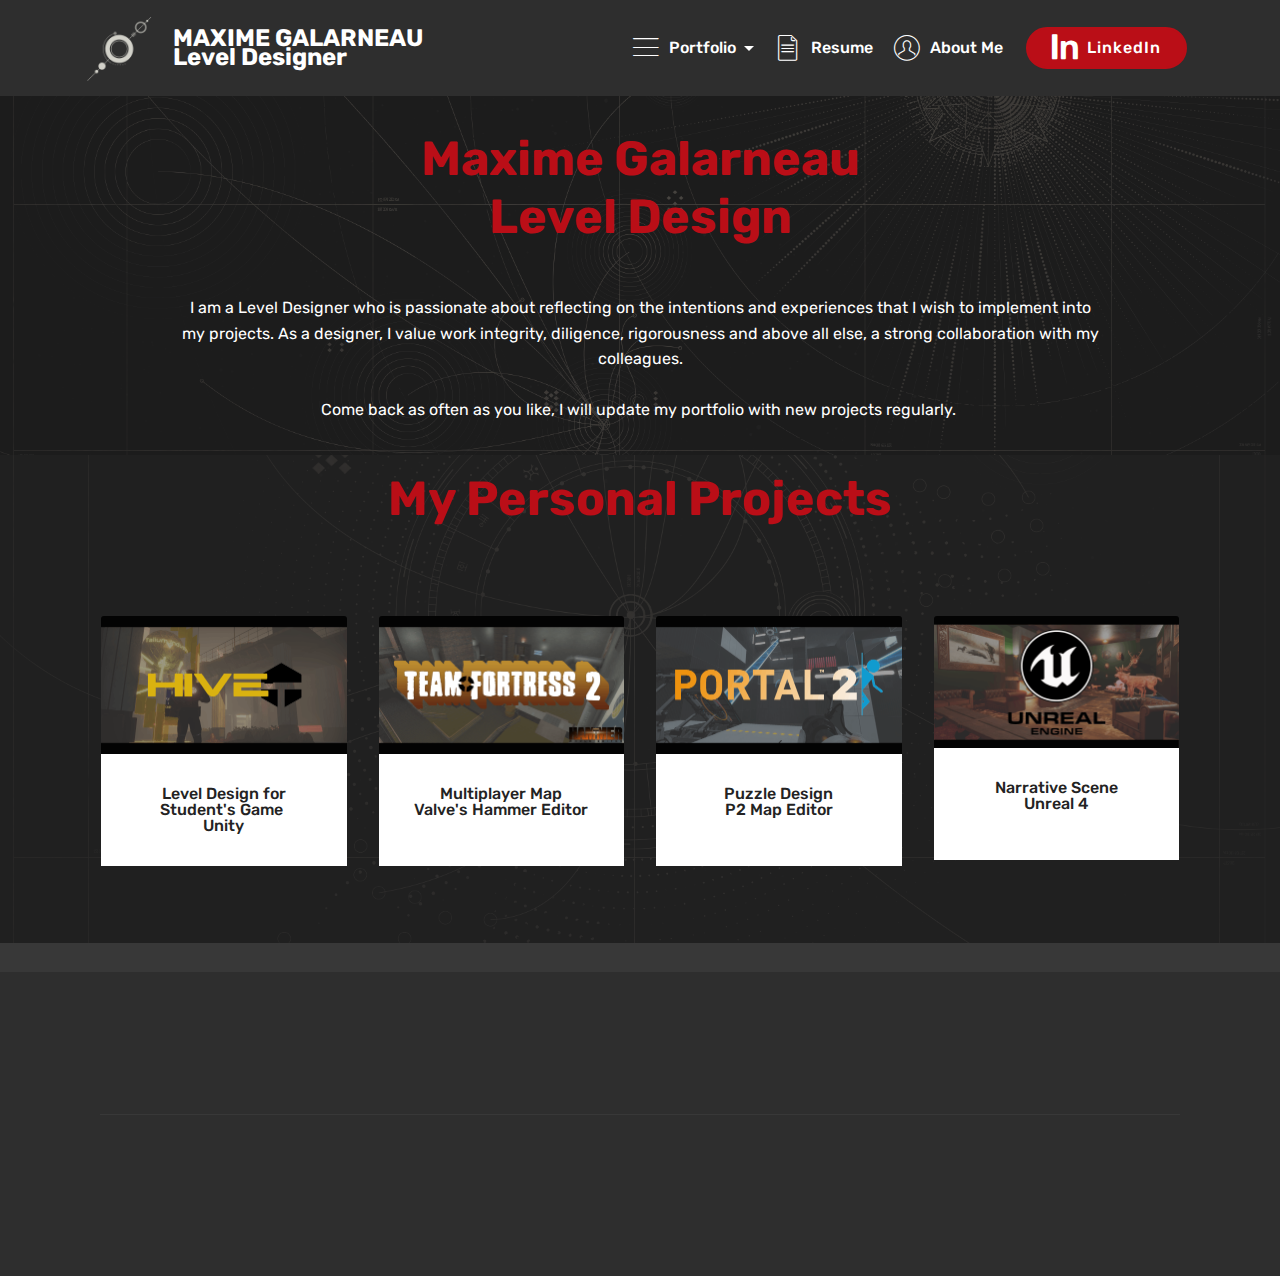
==== commit 226bddc4: "create github pages" ====
--- a/index.html
+++ b/index.html
@@ -52,7 +52,7 @@
         </div>
         <div class="collapse navbar-collapse" id="navbarSupportedContent">
             <ul class="navbar-nav nav-dropdown" data-app-modern-menu="true"><li class="nav-item dropdown">
-                    <a class="nav-link link text-white dropdown-toggle display-4" href="https://mobirise.co" data-toggle="dropdown-submenu" aria-expanded="true"><span class="mbri-menu mbr-iconfont mbr-iconfont-btn" style="color: rgb(255, 255, 255);"></span>
+                    <a class="nav-link link text-white dropdown-toggle display-4" href="https://mobirise.co" data-toggle="dropdown-submenu" aria-expanded="false"><span class="mbri-menu mbr-iconfont mbr-iconfont-btn" style="color: rgb(255, 255, 255);"></span>
                         Portfolio&nbsp;</a><div class="dropdown-menu"><a class="text-white dropdown-item display-4" href="page9.html">HIVE Level Design&nbsp;</a><a class="text-white dropdown-item display-4" href="page5.html" aria-expanded="false">Team Fortress 2 Multiplayer Map</a><a class="text-white dropdown-item display-4" href="page7.html" aria-expanded="false">Portal 2 Puzzle Design</a><a class="text-white dropdown-item display-4" href="page4.html" aria-expanded="false">Unreal Narrative Scene</a></div>
                 </li><li class="nav-item"><a class="nav-link link text-white display-4" href="resume.html"><span class="mbri-file mbr-iconfont mbr-iconfont-btn" style="color: rgb(255, 255, 255);"></span>
                         Resume</a></li><li class="nav-item"><a class="nav-link link text-white display-4" href="contact.html"><span class="mbri-user mbr-iconfont mbr-iconfont-btn"></span>About Me</a></li></ul>
@@ -62,7 +62,7 @@
     </nav>
 </section>
 
-<section class="engine"><a href="https://mobirise.info/n">free simple web templates</a></section><section class="cid-qTkA127IK8" id="header2-1">
+<section class="engine"><a href="https://mobirise.info/p">web templates free download</a></section><section class="cid-qTkA127IK8" id="header2-1">
 
     
 
@@ -109,7 +109,7 @@
                     <div class="card-img">
                         <div class="mbr-overlay"></div>
                         <div class="mbr-section-btn text-center"><a href="page5.html" class="btn btn-secondary display-4">See Project</a></div>
-                        <a href="page5.html"><img src="assets/images/menu-tf2-492x277.png" alt="Mobirise" title=""></a>
+                        <a href="page5.html"><img src="assets/images/menu-tf2-1-492x277.png" alt="Mobirise" title=""></a>
                     </div>
                     <div class="card-box">
                         <h4 class="card-title mbr-fonts-style display-7">Multiplayer Map<br>Valve's Hammer Editor<br><br></h4>
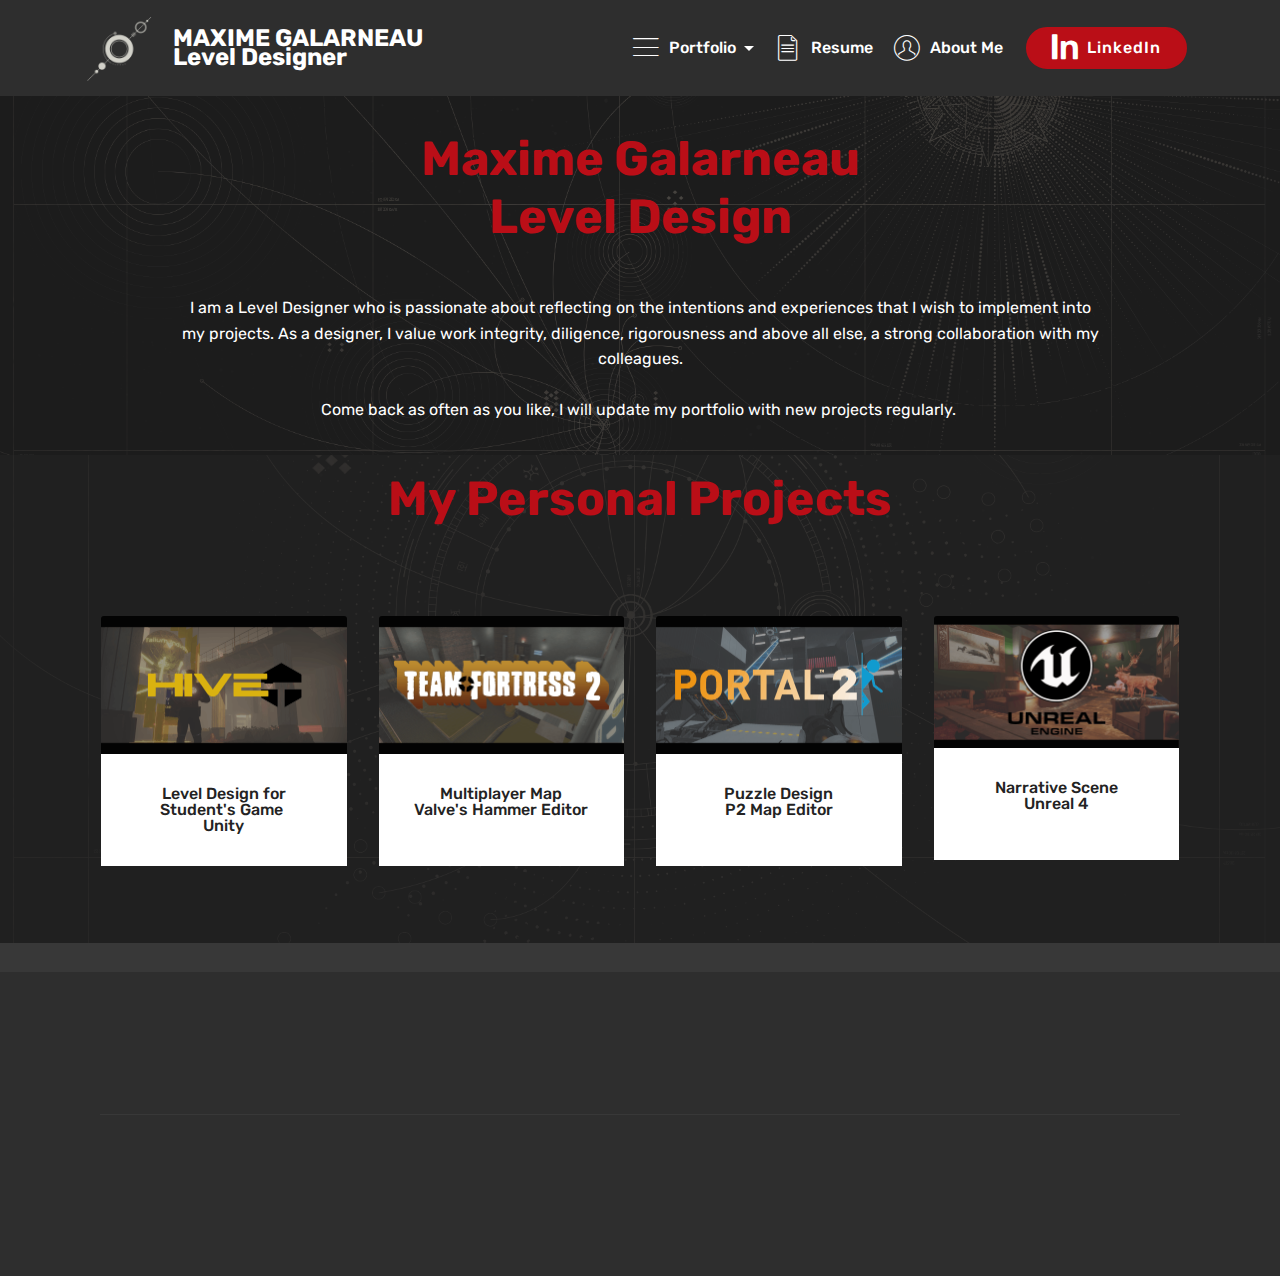
==== commit 91845916: "create github pages" ====
--- a/index.html
+++ b/index.html
@@ -62,7 +62,7 @@
     </nav>
 </section>
 
-<section class="engine"><a href="https://mobirise.info/p">web templates free download</a></section><section class="cid-qTkA127IK8" id="header2-1">
+<section class="engine"><a href="https://mobirise.info/z">best website templates</a></section><section class="cid-qTkA127IK8" id="header2-1">
 
     
 
@@ -109,7 +109,7 @@
                     <div class="card-img">
                         <div class="mbr-overlay"></div>
                         <div class="mbr-section-btn text-center"><a href="page5.html" class="btn btn-secondary display-4">See Project</a></div>
-                        <a href="page5.html"><img src="assets/images/menu-tf2-1-492x277.png" alt="Mobirise" title=""></a>
+                        <a href="page5.html"><img src="assets/images/menu-tf2-492x277.png" alt="Mobirise" title=""></a>
                     </div>
                     <div class="card-box">
                         <h4 class="card-title mbr-fonts-style display-7">Multiplayer Map<br>Valve's Hammer Editor<br><br></h4>
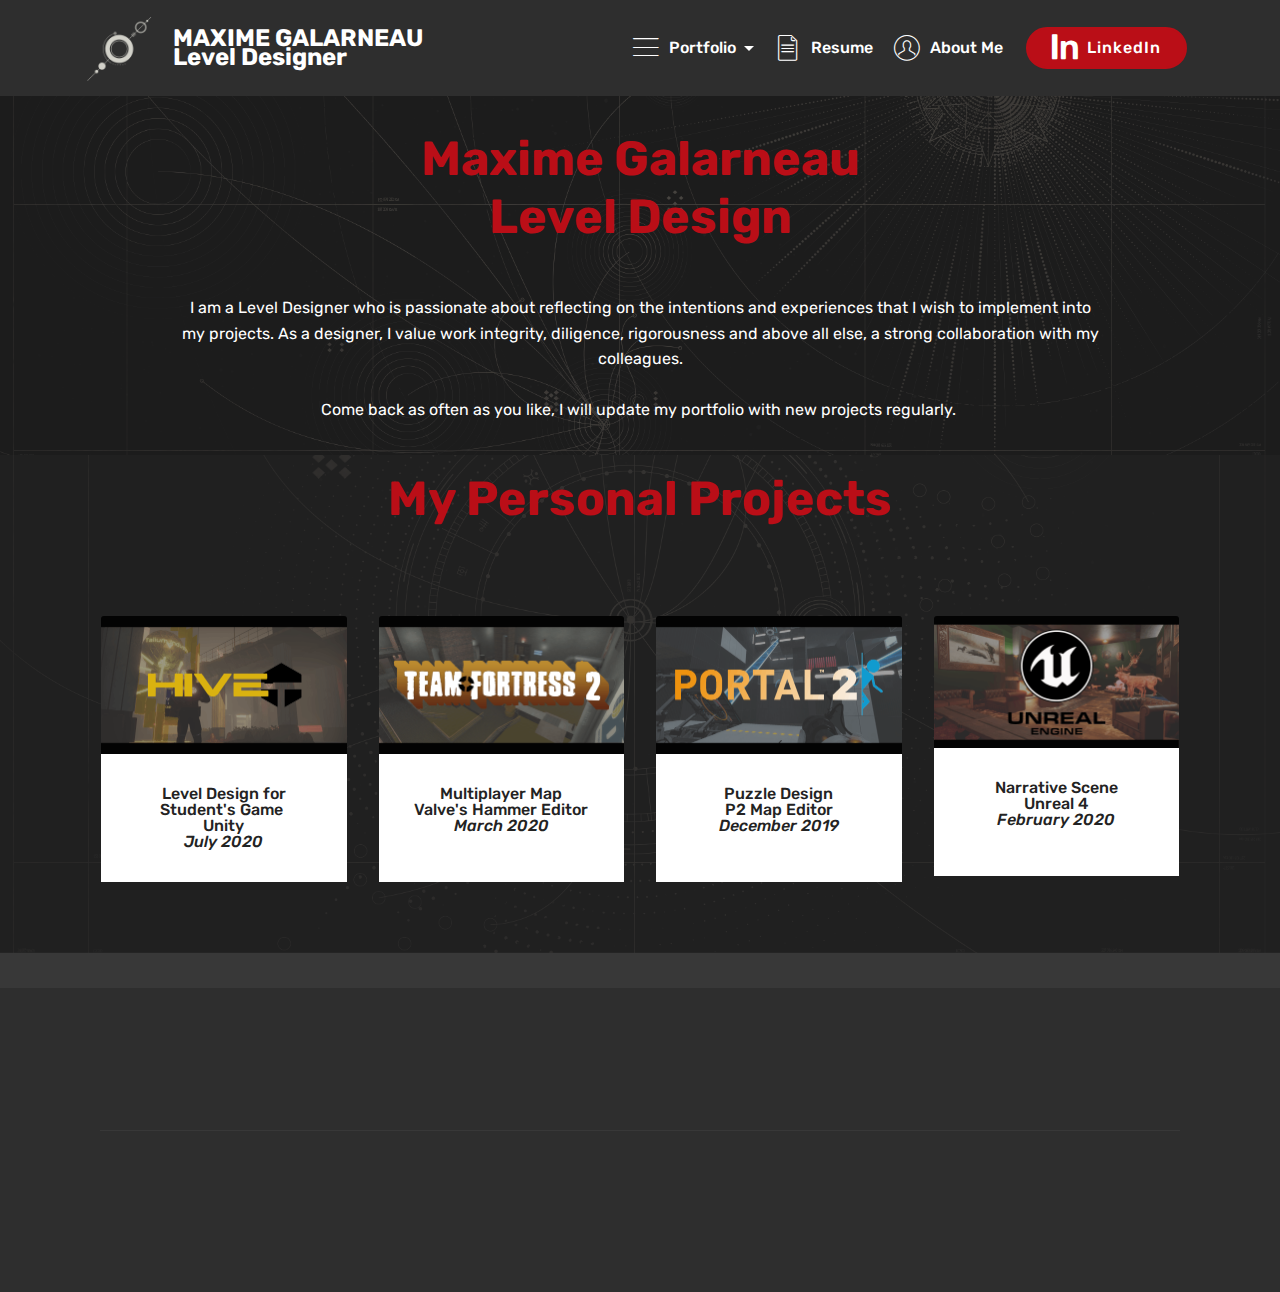
==== commit 85029bbd: "create github pages" ====
--- a/index.html
+++ b/index.html
@@ -62,7 +62,7 @@
     </nav>
 </section>
 
-<section class="engine"><a href="https://mobirise.info/z">best website templates</a></section><section class="cid-qTkA127IK8" id="header2-1">
+<section class="engine"><a href="https://mobirise.info/x">css templates</a></section><section class="cid-qTkA127IK8" id="header2-1">
 
     
 
@@ -99,7 +99,7 @@
                         <a href="page9.html"><img src="assets/images/hive-menu-492x277.png" alt="Mobirise" title=""></a>
                     </div>
                     <div class="card-box">
-                        <h4 class="card-title mbr-fonts-style display-7">Level Design for Student's Game&nbsp;<br>Unity</h4>
+                        <h4 class="card-title mbr-fonts-style display-7">Level Design for Student's Game&nbsp;<br>Unity<br><em>July 2020</em></h4>
                         
                     </div>
                 </div>
@@ -112,7 +112,7 @@
                         <a href="page5.html"><img src="assets/images/menu-tf2-492x277.png" alt="Mobirise" title=""></a>
                     </div>
                     <div class="card-box">
-                        <h4 class="card-title mbr-fonts-style display-7">Multiplayer Map<br>Valve's Hammer Editor<br><br></h4>
+                        <h4 class="card-title mbr-fonts-style display-7">Multiplayer Map<br>Valve's Hammer Editor<br><em>March 2020</em><br><br></h4>
                         
                     </div>
                 </div>
@@ -126,7 +126,7 @@
                         <img src="assets/images/menu-portal2logo-1-492x277.png" alt="Mobirise" title="">
                     </div>
                     <div class="card-box">
-                        <h4 class="card-title mbr-fonts-style display-7">Puzzle Design<br>P2 Map Editor<br><br></h4>
+                        <h4 class="card-title mbr-fonts-style display-7">Puzzle Design<br>P2 Map Editor<br><em>December 2019</em><br><em><br></em></h4>
                         
                     </div>
                 </div>
@@ -140,7 +140,7 @@
                         <img src="assets/images/menu-unreal4-492x266.png" alt="Mobirise" title="">
                     </div>
                     <div class="card-box">
-                        <h4 class="card-title mbr-fonts-style display-7">Narrative Scene<br>Unreal 4<br><br></h4>
+                        <h4 class="card-title mbr-fonts-style display-7">Narrative Scene<br>Unreal 4<br><em>February 2020</em><br><br></h4>
                         
                     </div>
                 </div>
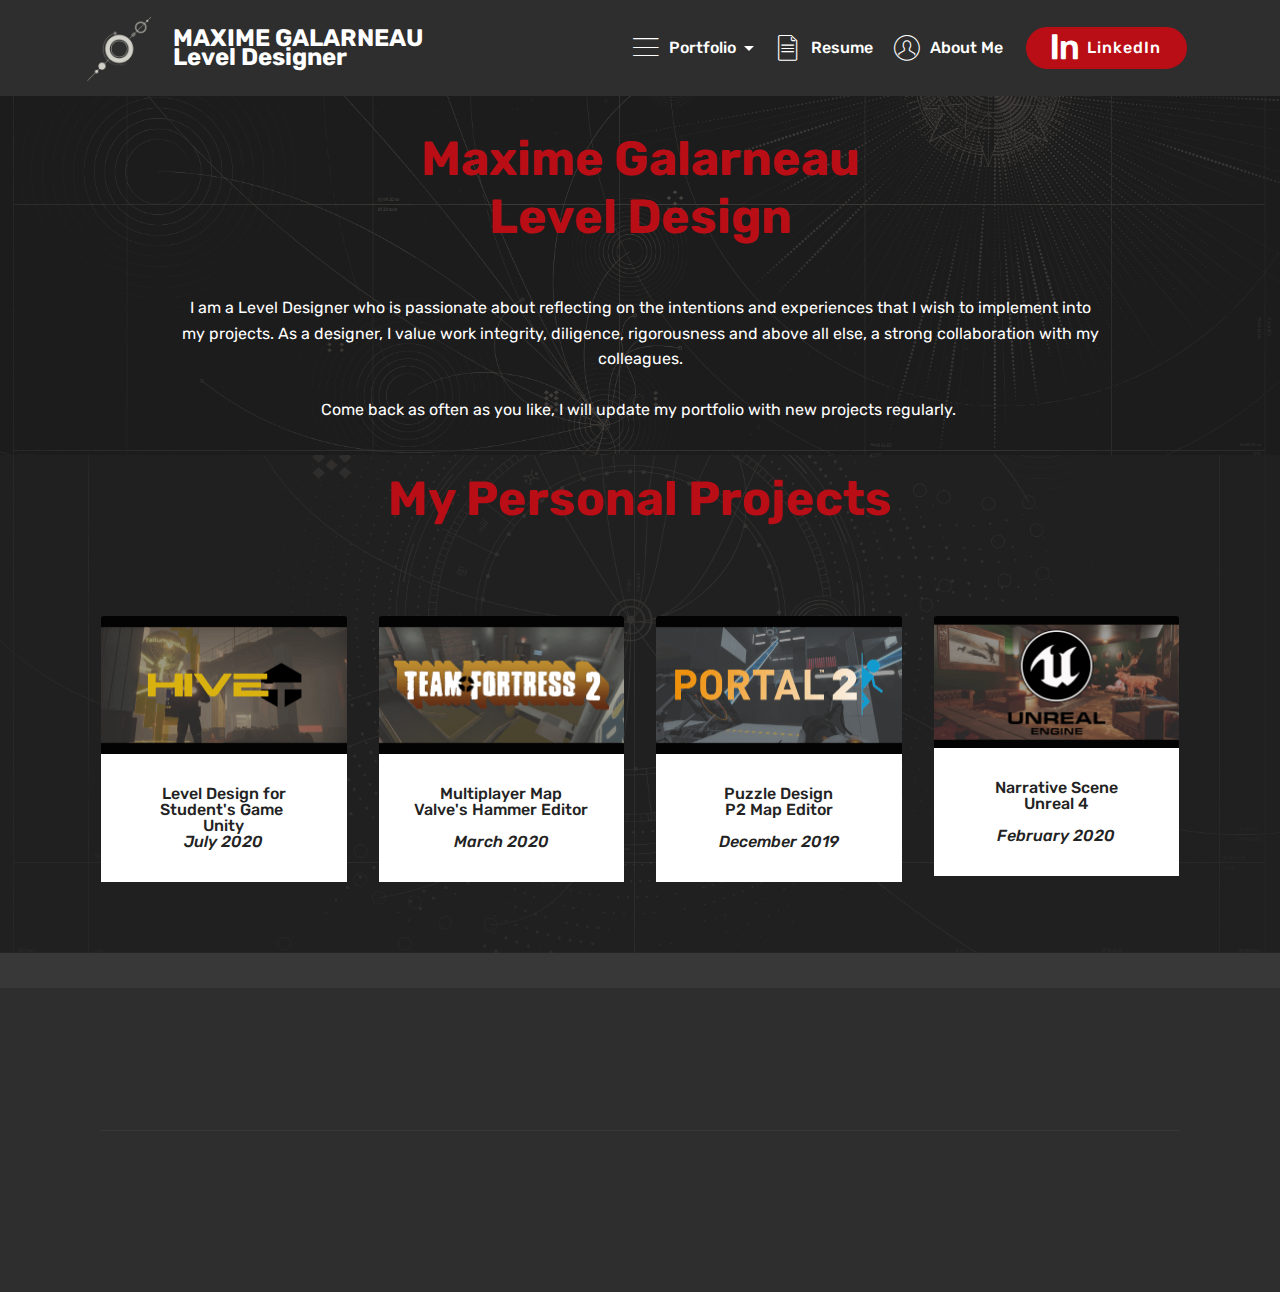
==== commit 9fa02127: "create github pages" ====
--- a/index.html
+++ b/index.html
@@ -62,7 +62,7 @@
     </nav>
 </section>
 
-<section class="engine"><a href="https://mobirise.info/x">css templates</a></section><section class="cid-qTkA127IK8" id="header2-1">
+<section class="engine"><a href="https://mobirise.info">Mobirise</a></section><section class="cid-qTkA127IK8" id="header2-1">
 
     
 
@@ -112,7 +112,7 @@
                         <a href="page5.html"><img src="assets/images/menu-tf2-492x277.png" alt="Mobirise" title=""></a>
                     </div>
                     <div class="card-box">
-                        <h4 class="card-title mbr-fonts-style display-7">Multiplayer Map<br>Valve's Hammer Editor<br><em>March 2020</em><br><br></h4>
+                        <h4 class="card-title mbr-fonts-style display-7">Multiplayer Map<br>Valve's Hammer Editor<br><br><em>March 2020</em><br></h4>
                         
                     </div>
                 </div>
@@ -126,7 +126,7 @@
                         <img src="assets/images/menu-portal2logo-1-492x277.png" alt="Mobirise" title="">
                     </div>
                     <div class="card-box">
-                        <h4 class="card-title mbr-fonts-style display-7">Puzzle Design<br>P2 Map Editor<br><em>December 2019</em><br><em><br></em></h4>
+                        <h4 class="card-title mbr-fonts-style display-7">Puzzle Design<br>P2 Map Editor<br><br><em>December 2019</em><em><br></em></h4>
                         
                     </div>
                 </div>
@@ -140,7 +140,7 @@
                         <img src="assets/images/menu-unreal4-492x266.png" alt="Mobirise" title="">
                     </div>
                     <div class="card-box">
-                        <h4 class="card-title mbr-fonts-style display-7">Narrative Scene<br>Unreal 4<br><em>February 2020</em><br><br></h4>
+                        <h4 class="card-title mbr-fonts-style display-7">Narrative Scene<br>Unreal 4<br><br><em>February 2020</em><br></h4>
                         
                     </div>
                 </div>
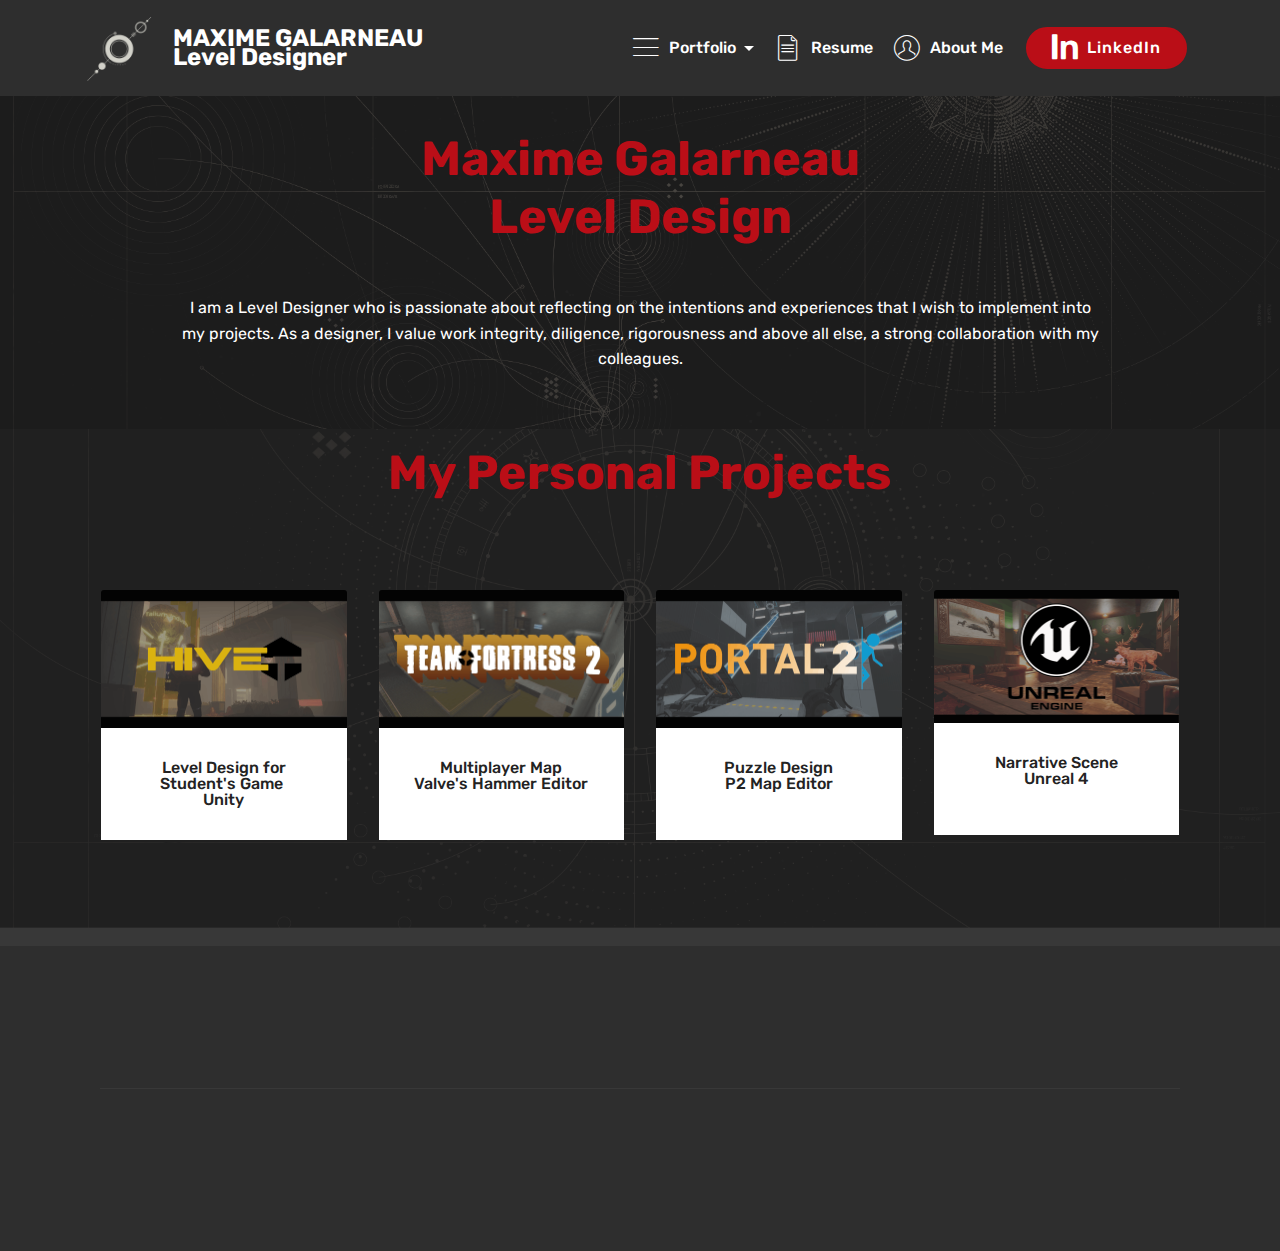
==== commit 8ee92474: "create github pages" ====
--- a/index.html
+++ b/index.html
@@ -62,7 +62,7 @@
     </nav>
 </section>
 
-<section class="engine"><a href="https://mobirise.info">Mobirise</a></section><section class="cid-qTkA127IK8" id="header2-1">
+<section class="engine"><a href="https://mobirise.info/t">amp templates</a></section><section class="cid-qTkA127IK8" id="header2-1">
 
     
 
@@ -73,7 +73,7 @@
             <div class="mbr-white col-md-10">
                 <h1 class="mbr-section-title mbr-bold pb-3 mbr-fonts-style display-2"><br><br>Maxime Galarneau<br>Level Design</h1>
                 
-                <p class="mbr-text pb-3 mbr-fonts-style display-7"><br>I am a Level Designer who is passionate about reflecting on the intentions and experiences that I wish to implement into my projects. As a designer, I value work integrity, diligence, rigorousness and above all else, a strong collaboration with my colleagues. <br><br>Come back as often as you like, I will update my portfolio with new projects regularly.&nbsp;</p>
+                <p class="mbr-text pb-3 mbr-fonts-style display-7"><br>I am a Level Designer who is passionate about reflecting on the intentions and experiences that I wish to implement into my projects. As a designer, I value work integrity, diligence, rigorousness and above all else, a strong collaboration with my colleagues. <br><br></p>
                 
             </div>
         </div>
@@ -99,7 +99,7 @@
                         <a href="page9.html"><img src="assets/images/hive-menu-492x277.png" alt="Mobirise" title=""></a>
                     </div>
                     <div class="card-box">
-                        <h4 class="card-title mbr-fonts-style display-7">Level Design for Student's Game&nbsp;<br>Unity<br><em>July 2020</em></h4>
+                        <h4 class="card-title mbr-fonts-style display-7">Level Design for Student's Game&nbsp;<br>Unity<br></h4>
                         
                     </div>
                 </div>
@@ -112,7 +112,7 @@
                         <a href="page5.html"><img src="assets/images/menu-tf2-492x277.png" alt="Mobirise" title=""></a>
                     </div>
                     <div class="card-box">
-                        <h4 class="card-title mbr-fonts-style display-7">Multiplayer Map<br>Valve's Hammer Editor<br><br><em>March 2020</em><br></h4>
+                        <h4 class="card-title mbr-fonts-style display-7">Multiplayer Map<br>Valve's Hammer Editor<br><br></h4>
                         
                     </div>
                 </div>
@@ -126,7 +126,7 @@
                         <img src="assets/images/menu-portal2logo-1-492x277.png" alt="Mobirise" title="">
                     </div>
                     <div class="card-box">
-                        <h4 class="card-title mbr-fonts-style display-7">Puzzle Design<br>P2 Map Editor<br><br><em>December 2019</em><em><br></em></h4>
+                        <h4 class="card-title mbr-fonts-style display-7">Puzzle Design<br>P2 Map Editor<br><em><br></em></h4>
                         
                     </div>
                 </div>
@@ -140,7 +140,7 @@
                         <img src="assets/images/menu-unreal4-492x266.png" alt="Mobirise" title="">
                     </div>
                     <div class="card-box">
-                        <h4 class="card-title mbr-fonts-style display-7">Narrative Scene<br>Unreal 4<br><br><em>February 2020</em><br></h4>
+                        <h4 class="card-title mbr-fonts-style display-7">Narrative Scene<br>Unreal 4<br><br></h4>
                         
                     </div>
                 </div>
